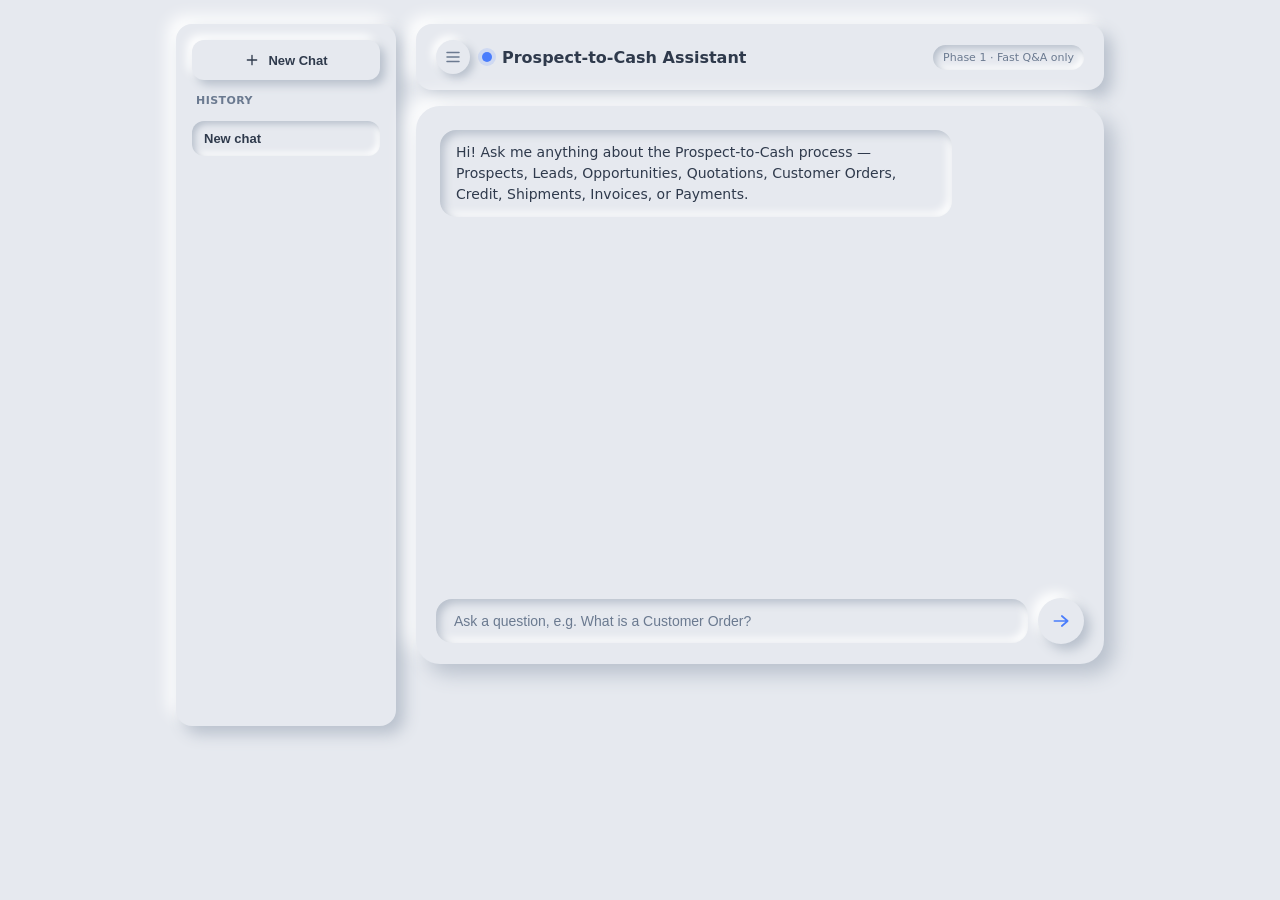
==== frontend/chatbot/index.html @ 9fb17504 "Add neumorphism chat UI with sidebar history + New Chat Plain HTML/CSS/JS, no build step, served by " ====
<!DOCTYPE html>
<html lang="en">
<head>
  <meta charset="UTF-8" />
  <meta name="viewport" content="width=device-width, initial-scale=1.0" />
  <title>SyteLine Prospect-to-Cash Assistant</title>
  <link rel="stylesheet" href="style.css" />
</head>
<body>
  <div class="layout">
    <aside class="sidebar" id="sidebar">
      <button id="new-chat-button" class="new-chat-button">
        <svg viewBox="0 0 24 24" width="16" height="16" fill="none">
          <path d="M12 5v14M5 12h14" stroke="currentColor" stroke-width="2" stroke-linecap="round"/>
        </svg>
        New Chat
      </button>

      <div class="sidebar-label">History</div>
      <div id="history-list" class="history-list"></div>
    </aside>

    <div class="main-column">
      <header class="app-header">
        <button id="sidebar-toggle" class="icon-button" aria-label="Toggle history">
          <svg viewBox="0 0 24 24" width="18" height="18" fill="none">
            <path d="M4 6h16M4 12h16M4 18h16" stroke="currentColor" stroke-width="2" stroke-linecap="round"/>
          </svg>
        </button>
        <div class="brand">
          <span class="brand-dot"></span>
          <h1>Prospect-to-Cash Assistant</h1>
        </div>
        <span class="badge">Phase 1 &middot; Fast Q&amp;A only</span>
      </header>

      <main class="chat-card">
        <div id="messages" class="messages">
          <div class="message bot">
            <div class="bubble">
              Hi! Ask me anything about the Prospect-to-Cash process — Prospects, Leads,
              Opportunities, Quotations, Customer Orders, Credit, Shipments, Invoices, or Payments.
            </div>
          </div>
        </div>

        <form id="chat-form" class="input-bar">
          <input
            id="chat-input"
            type="text"
            placeholder="Ask a question, e.g. What is a Customer Order?"
            autocomplete="off"
            maxlength="1000"
          />
          <button type="submit" id="send-button" aria-label="Send">
            <svg viewBox="0 0 24 24" width="20" height="20" fill="none">
              <path d="M4 12h15M13 6l7 6-7 6" stroke="currentColor" stroke-width="2"
                    stroke-linecap="round" stroke-linejoin="round"/>
            </svg>
          </button>
        </form>
      </main>
    </div>
  </div>

  <script src="script.js"></script>
</body>
</html>
---- frontend/chatbot/style.css ----
:root {
  --bg: #e6e9ef;
  --text: #2f3a4c;
  --text-soft: #6b7a90;
  --accent: #4a7dfc;
  --shadow-light: #ffffff;
  --shadow-dark: #b8c0cc;
  --radius-lg: 24px;
  --radius-md: 16px;
  --radius-sm: 12px;
}

* {
  box-sizing: border-box;
}

body {
  margin: 0;
  min-height: 100vh;
  background: var(--bg);
  color: var(--text);
  font-family: "Segoe UI", system-ui, -apple-system, sans-serif;
}

.layout {
  display: flex;
  gap: 20px;
  max-width: 960px;
  margin: 0 auto;
  padding: 24px 16px;
  align-items: flex-start;
}

/* ── Sidebar ────────────────────────────────────────── */

.sidebar {
  width: 220px;
  flex-shrink: 0;
  background: var(--bg);
  border-radius: var(--radius-md);
  box-shadow: 8px 8px 16px var(--shadow-dark), -8px -8px 16px var(--shadow-light);
  padding: 16px;
  display: flex;
  flex-direction: column;
  gap: 14px;
  height: 78vh;
  min-height: 420px;
  transition: margin-left 0.2s ease, opacity 0.2s ease;
}

.sidebar.collapsed {
  margin-left: -240px;
  opacity: 0;
  pointer-events: none;
}

.new-chat-button {
  display: flex;
  align-items: center;
  justify-content: center;
  gap: 8px;
  width: 100%;
  border: none;
  background: var(--bg);
  color: var(--text);
  font-size: 13px;
  font-weight: 600;
  padding: 12px;
  border-radius: var(--radius-sm);
  cursor: pointer;
  box-shadow: 5px 5px 10px var(--shadow-dark), -5px -5px 10px var(--shadow-light);
  transition: box-shadow 0.15s ease, transform 0.15s ease;
}

.new-chat-button:active {
  box-shadow: inset 3px 3px 6px var(--shadow-dark), inset -3px -3px 6px var(--shadow-light);
  transform: scale(0.98);
}

.sidebar-label {
  font-size: 11px;
  font-weight: 600;
  letter-spacing: 0.04em;
  text-transform: uppercase;
  color: var(--text-soft);
  padding: 0 4px;
}

.history-list {
  flex: 1;
  overflow-y: auto;
  display: flex;
  flex-direction: column;
  gap: 6px;
}

.history-item {
  text-align: left;
  border: none;
  background: transparent;
  color: var(--text);
  font-size: 13px;
  padding: 10px 12px;
  border-radius: var(--radius-sm);
  cursor: pointer;
  white-space: nowrap;
  overflow: hidden;
  text-overflow: ellipsis;
}

.history-item:hover {
  background: rgba(0, 0, 0, 0.04);
}

.history-item.active {
  background: var(--bg);
  box-shadow: inset 3px 3px 6px var(--shadow-dark), inset -3px -3px 6px var(--shadow-light);
  font-weight: 600;
}

.history-empty {
  font-size: 12px;
  color: var(--text-soft);
  padding: 8px 12px;
}

/* ── Main column ────────────────────────────────────── */

.main-column {
  flex: 1;
  min-width: 0;
  display: flex;
  flex-direction: column;
  gap: 16px;
}

.app-header {
  display: flex;
  align-items: center;
  gap: 12px;
  padding: 16px 20px;
  background: var(--bg);
  border-radius: var(--radius-md);
  box-shadow: 8px 8px 16px var(--shadow-dark), -8px -8px 16px var(--shadow-light);
}

.icon-button {
  border: none;
  background: var(--bg);
  color: var(--text-soft);
  width: 34px;
  height: 34px;
  border-radius: 50%;
  display: flex;
  align-items: center;
  justify-content: center;
  cursor: pointer;
  flex-shrink: 0;
  box-shadow: 4px 4px 8px var(--shadow-dark), -4px -4px 8px var(--shadow-light);
}

.icon-button:active {
  box-shadow: inset 2px 2px 4px var(--shadow-dark), inset -2px -2px 4px var(--shadow-light);
}

.brand {
  display: flex;
  align-items: center;
  gap: 10px;
  flex: 1;
  min-width: 0;
}

.brand-dot {
  width: 10px;
  height: 10px;
  border-radius: 50%;
  background: var(--accent);
  box-shadow: 0 0 0 4px rgba(74, 125, 252, 0.15);
  flex-shrink: 0;
}

.app-header h1 {
  font-size: 16px;
  font-weight: 600;
  margin: 0;
  white-space: nowrap;
  overflow: hidden;
  text-overflow: ellipsis;
}

.badge {
  font-size: 11px;
  color: var(--text-soft);
  background: var(--bg);
  padding: 6px 10px;
  border-radius: 999px;
  box-shadow: inset 3px 3px 6px var(--shadow-dark), inset -3px -3px 6px var(--shadow-light);
  white-space: nowrap;
  flex-shrink: 0;
}

/* ── Chat card ──────────────────────────────────────── */

.chat-card {
  background: var(--bg);
  border-radius: var(--radius-lg);
  box-shadow: 10px 10px 20px var(--shadow-dark), -10px -10px 20px var(--shadow-light);
  padding: 20px;
  display: flex;
  flex-direction: column;
  height: 62vh;
  min-height: 360px;
}

.messages {
  flex: 1;
  overflow-y: auto;
  display: flex;
  flex-direction: column;
  gap: 14px;
  padding: 4px 4px 12px;
}

.message {
  display: flex;
}

.message.user {
  justify-content: flex-end;
}

.message.bot {
  justify-content: flex-start;
}

.bubble {
  max-width: 80%;
  padding: 12px 16px;
  border-radius: var(--radius-md);
  font-size: 14px;
  line-height: 1.5;
  white-space: pre-wrap;
}

.message.bot .bubble {
  background: var(--bg);
  box-shadow: inset 4px 4px 8px var(--shadow-dark), inset -4px -4px 8px var(--shadow-light);
  color: var(--text);
}

.message.user .bubble {
  background: var(--accent);
  color: #ffffff;
  box-shadow: 4px 4px 10px var(--shadow-dark);
}

.bubble .meta {
  display: block;
  margin-top: 6px;
  font-size: 11px;
  opacity: 0.65;
}

.bubble.clarify {
  border-left: 3px solid var(--accent);
}

/* ── Input bar ──────────────────────────────────────── */

.input-bar {
  display: flex;
  align-items: center;
  gap: 10px;
  margin-top: 12px;
}

#chat-input {
  flex: 1;
  border: none;
  outline: none;
  background: var(--bg);
  color: var(--text);
  font-size: 14px;
  padding: 14px 18px;
  border-radius: var(--radius-md);
  box-shadow: inset 4px 4px 8px var(--shadow-dark), inset -4px -4px 8px var(--shadow-light);
}

#chat-input::placeholder {
  color: var(--text-soft);
}

#send-button {
  width: 46px;
  height: 46px;
  flex-shrink: 0;
  border: none;
  border-radius: 50%;
  background: var(--bg);
  color: var(--accent);
  display: flex;
  align-items: center;
  justify-content: center;
  cursor: pointer;
  box-shadow: 6px 6px 12px var(--shadow-dark), -6px -6px 12px var(--shadow-light);
  transition: box-shadow 0.15s ease, transform 0.15s ease;
}

#send-button:active {
  box-shadow: inset 3px 3px 6px var(--shadow-dark), inset -3px -3px 6px var(--shadow-light);
  transform: scale(0.96);
}

#send-button:disabled {
  color: var(--text-soft);
  cursor: not-allowed;
}

/* ── Scrollbars (light touch, not part of the neumorphism itself) ── */

.messages::-webkit-scrollbar,
.history-list::-webkit-scrollbar {
  width: 6px;
}

.messages::-webkit-scrollbar-thumb,
.history-list::-webkit-scrollbar-thumb {
  background: var(--shadow-dark);
  border-radius: 999px;
}

/* ── Small screens: sidebar becomes an overlay instead of a column ── */

@media (max-width: 720px) {
  .layout {
    padding: 16px;
  }

  .sidebar {
    position: fixed;
    top: 16px;
    left: 16px;
    bottom: 16px;
    z-index: 10;
    height: auto;
    box-shadow: 12px 12px 24px var(--shadow-dark), -12px -12px 24px var(--shadow-light);
  }

  .sidebar.collapsed {
    margin-left: -280px;
  }
}

@media (prefers-color-scheme: dark) {
  :root {
    --bg: #2b2f38;
    --text: #e7ebf2;
    --text-soft: #9aa5b5;
    --shadow-light: #363b46;
    --shadow-dark: #1e2128;
  }

  .message.user .bubble {
    color: #ffffff;
  }

  .history-item:hover {
    background: rgba(255, 255, 255, 0.06);
  }
}
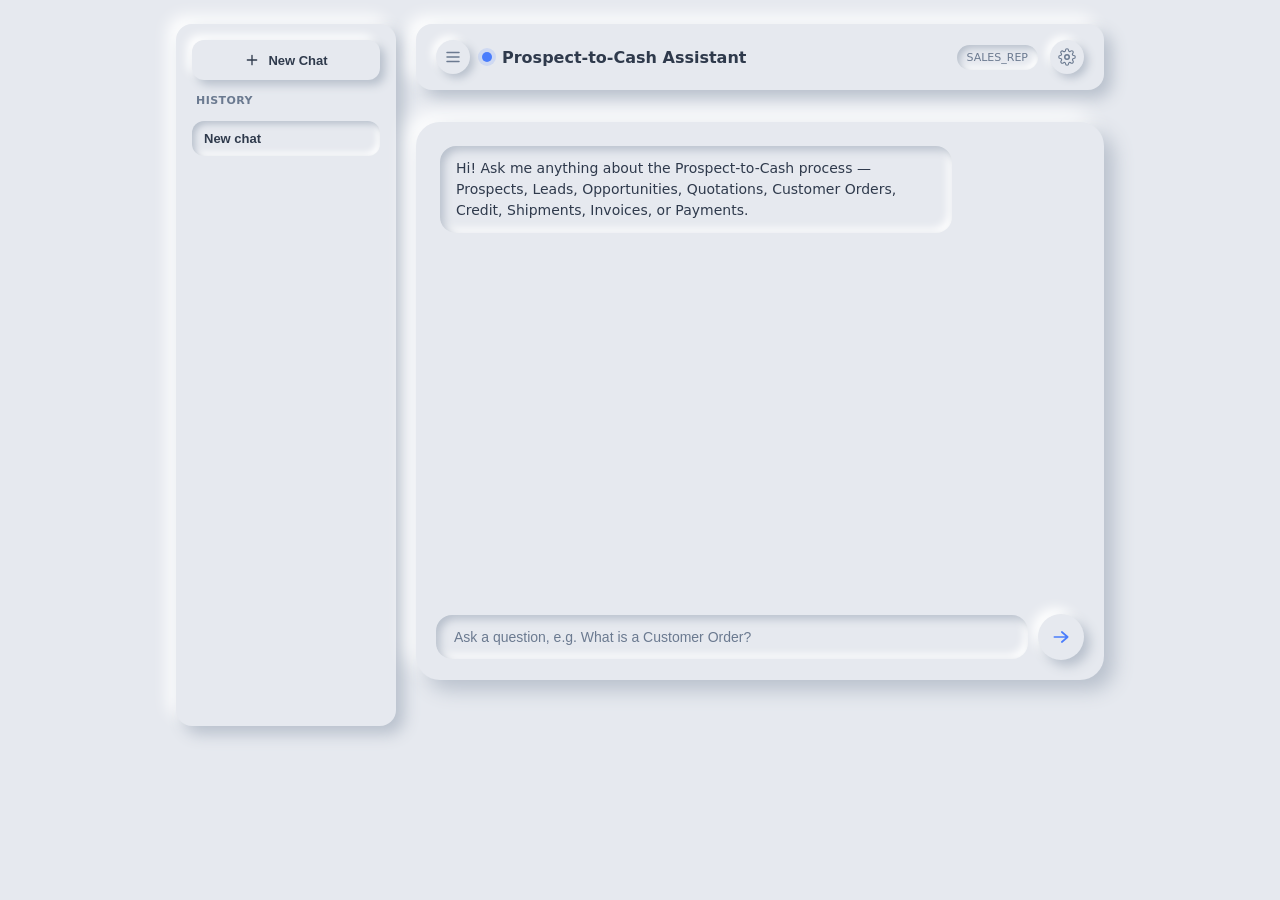
==== commit d01f1cfe: "Phase 2: real SyteLine identity/session/permissions (mocked) + switch Milvus to Docker Adds Security" ====
--- a/frontend/chatbot/index.html
+++ b/frontend/chatbot/index.html
@@ -31,8 +31,44 @@
           <span class="brand-dot"></span>
           <h1>Prospect-to-Cash Assistant</h1>
         </div>
-        <span class="badge">Phase 1 &middot; Fast Q&amp;A only</span>
+        <span id="context-summary" class="badge context-summary-badge"></span>
+        <button id="context-toggle" class="icon-button" aria-label="Simulated SyteLine context">
+          <svg viewBox="0 0 24 24" width="18" height="18" fill="none">
+            <path d="M12 15a3 3 0 100-6 3 3 0 000 6z" stroke="currentColor" stroke-width="2"/>
+            <path d="M19.4 15a1.65 1.65 0 00.33 1.82l.06.06a2 2 0 11-2.83 2.83l-.06-.06a1.65 1.65 0 00-1.82-.33 1.65 1.65 0 00-1 1.51V21a2 2 0 11-4 0v-.09a1.65 1.65 0 00-1-1.51 1.65 1.65 0 00-1.82.33l-.06.06a2 2 0 11-2.83-2.83l.06-.06a1.65 1.65 0 00.33-1.82 1.65 1.65 0 00-1.51-1H3a2 2 0 110-4h.09a1.65 1.65 0 001.51-1 1.65 1.65 0 00-.33-1.82l-.06-.06a2 2 0 112.83-2.83l.06.06a1.65 1.65 0 001.82.33H9a1.65 1.65 0 001-1.51V3a2 2 0 114 0v.09a1.65 1.65 0 001 1.51 1.65 1.65 0 001.82-.33l.06-.06a2 2 0 112.83 2.83l-.06.06a1.65 1.65 0 00-.33 1.82V9a1.65 1.65 0 001.51 1H21a2 2 0 110 4h-.09a1.65 1.65 0 00-1.51 1z"
+                  stroke="currentColor" stroke-width="1.5"/>
+          </svg>
+        </button>
       </header>
+
+      <div id="context-panel" class="context-panel collapsed">
+        <p class="context-note">
+          No live SyteLine session is connected yet — pick a mock user/screen below to test how
+          permissions and context flow through the chatbot.
+        </p>
+        <div class="context-grid">
+          <label>
+            Simulated user group
+            <select id="ctx-group">
+              <option value="SALES_REP">Sales Rep (has access)</option>
+              <option value="AR_CLERK">AR Clerk (has access)</option>
+              <option value="NO_ACCESS">No Access (test denial)</option>
+            </select>
+          </label>
+          <label>
+            Site
+            <input id="ctx-site" type="text" placeholder="MAIN" maxlength="50" />
+          </label>
+          <label>
+            Module
+            <input id="ctx-module" type="text" placeholder="CRM" maxlength="50" />
+          </label>
+          <label>
+            Form
+            <input id="ctx-form" type="text" placeholder="Customers" maxlength="50" />
+          </label>
+        </div>
+      </div>
 
       <main class="chat-card">
         <div id="messages" class="messages">
--- a/frontend/chatbot/style.css
+++ b/frontend/chatbot/style.css
@@ -200,6 +200,76 @@
   flex-shrink: 0;
 }
 
+/* ── Context simulator ──────────────────────────────── */
+
+.context-summary-badge {
+  max-width: 160px;
+  overflow: hidden;
+  text-overflow: ellipsis;
+  white-space: nowrap;
+}
+
+.context-panel {
+  background: var(--bg);
+  border-radius: var(--radius-md);
+  box-shadow: 8px 8px 16px var(--shadow-dark), -8px -8px 16px var(--shadow-light);
+  padding: 16px 20px;
+  display: flex;
+  flex-direction: column;
+  gap: 12px;
+  max-height: 240px;
+  overflow: hidden;
+  opacity: 1;
+  transition: max-height 0.2s ease, opacity 0.2s ease, padding 0.2s ease;
+}
+
+.context-panel.collapsed {
+  max-height: 0;
+  opacity: 0;
+  padding-top: 0;
+  padding-bottom: 0;
+  box-shadow: none;
+}
+
+.context-note {
+  margin: 0;
+  font-size: 12px;
+  color: var(--text-soft);
+  line-height: 1.4;
+}
+
+.context-grid {
+  display: grid;
+  grid-template-columns: repeat(auto-fit, minmax(140px, 1fr));
+  gap: 12px;
+}
+
+.context-grid label {
+  display: flex;
+  flex-direction: column;
+  gap: 6px;
+  font-size: 11px;
+  font-weight: 600;
+  color: var(--text-soft);
+  text-transform: uppercase;
+  letter-spacing: 0.03em;
+}
+
+.context-grid input,
+.context-grid select {
+  border: none;
+  outline: none;
+  background: var(--bg);
+  color: var(--text);
+  font-size: 13px;
+  font-weight: 400;
+  text-transform: none;
+  letter-spacing: normal;
+  padding: 10px 12px;
+  border-radius: var(--radius-sm);
+  box-shadow: inset 3px 3px 6px var(--shadow-dark), inset -3px -3px 6px var(--shadow-light);
+}
+
 /* ── Chat card ──────────────────────────────────────── */
 
 .chat-card {
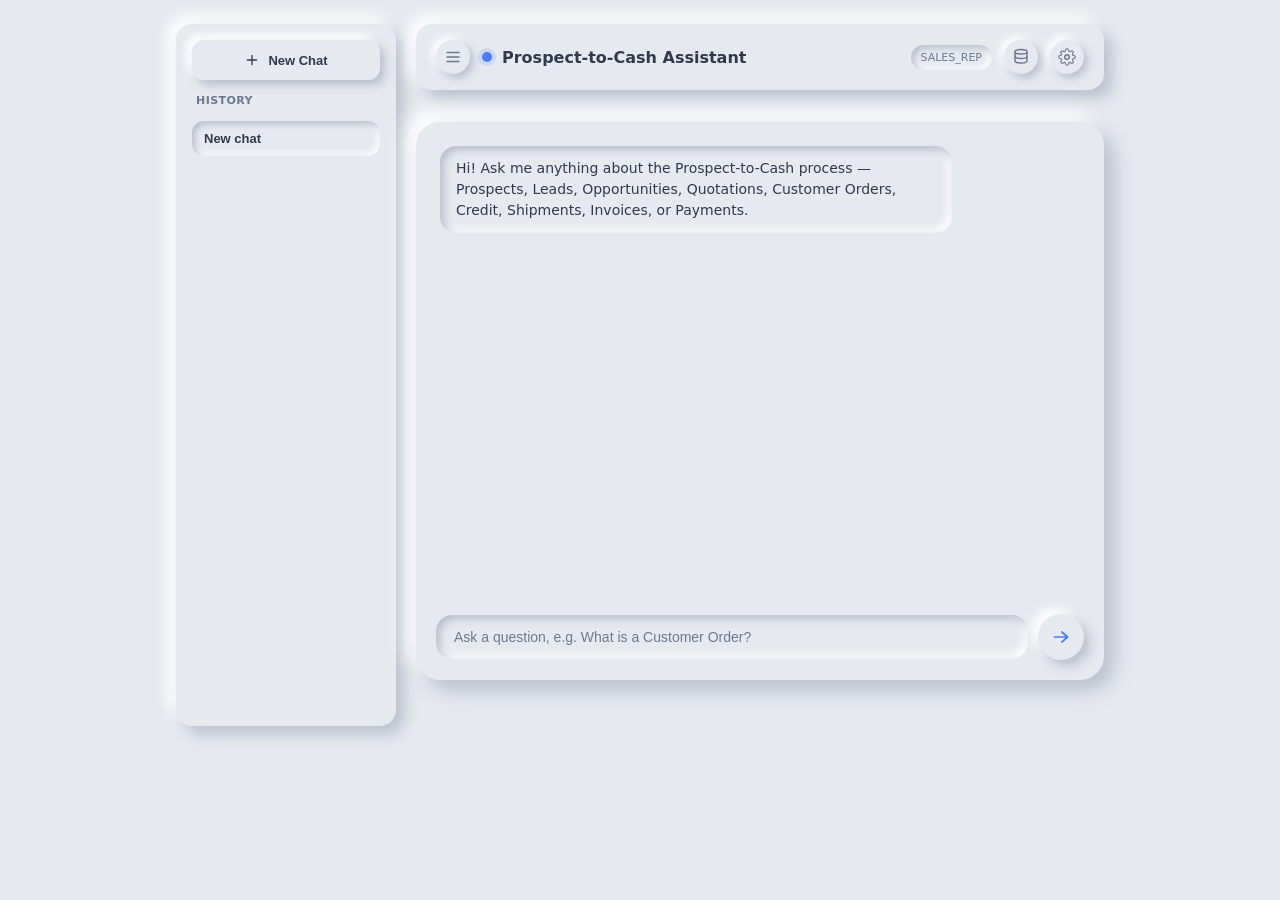
==== commit 6220a14d: "Add an Attu shortcut button to the chat header A database icon next to the context-simulator gear op" ====
--- a/frontend/chatbot/index.html
+++ b/frontend/chatbot/index.html
@@ -32,6 +32,20 @@
           <h1>Prospect-to-Cash Assistant</h1>
         </div>
         <span id="context-summary" class="badge context-summary-badge"></span>
+        <a
+          href="http://localhost:3001"
+          target="_blank"
+          rel="noopener noreferrer"
+          class="icon-button"
+          aria-label="Open Attu — browse stored vectors"
+          title="Open Attu (view vectors stored in Milvus)"
+        >
+          <svg viewBox="0 0 24 24" width="18" height="18" fill="none">
+            <ellipse cx="12" cy="5" rx="8" ry="3" stroke="currentColor" stroke-width="2"/>
+            <path d="M4 5v6c0 1.66 3.58 3 8 3s8-1.34 8-3V5" stroke="currentColor" stroke-width="2"/>
+            <path d="M4 11v6c0 1.66 3.58 3 8 3s8-1.34 8-3v-6" stroke="currentColor" stroke-width="2"/>
+          </svg>
+        </a>
         <button id="context-toggle" class="icon-button" aria-label="Simulated SyteLine context">
           <svg viewBox="0 0 24 24" width="18" height="18" fill="none">
             <path d="M12 15a3 3 0 100-6 3 3 0 000 6z" stroke="currentColor" stroke-width="2"/>
--- a/frontend/chatbot/style.css
+++ b/frontend/chatbot/style.css
@@ -156,6 +156,7 @@
   justify-content: center;
   cursor: pointer;
   flex-shrink: 0;
+  text-decoration: none; /* covers the <a> version of this button (Attu link) */
   box-shadow: 4px 4px 8px var(--shadow-dark), -4px -4px 8px var(--shadow-light);
 }
 
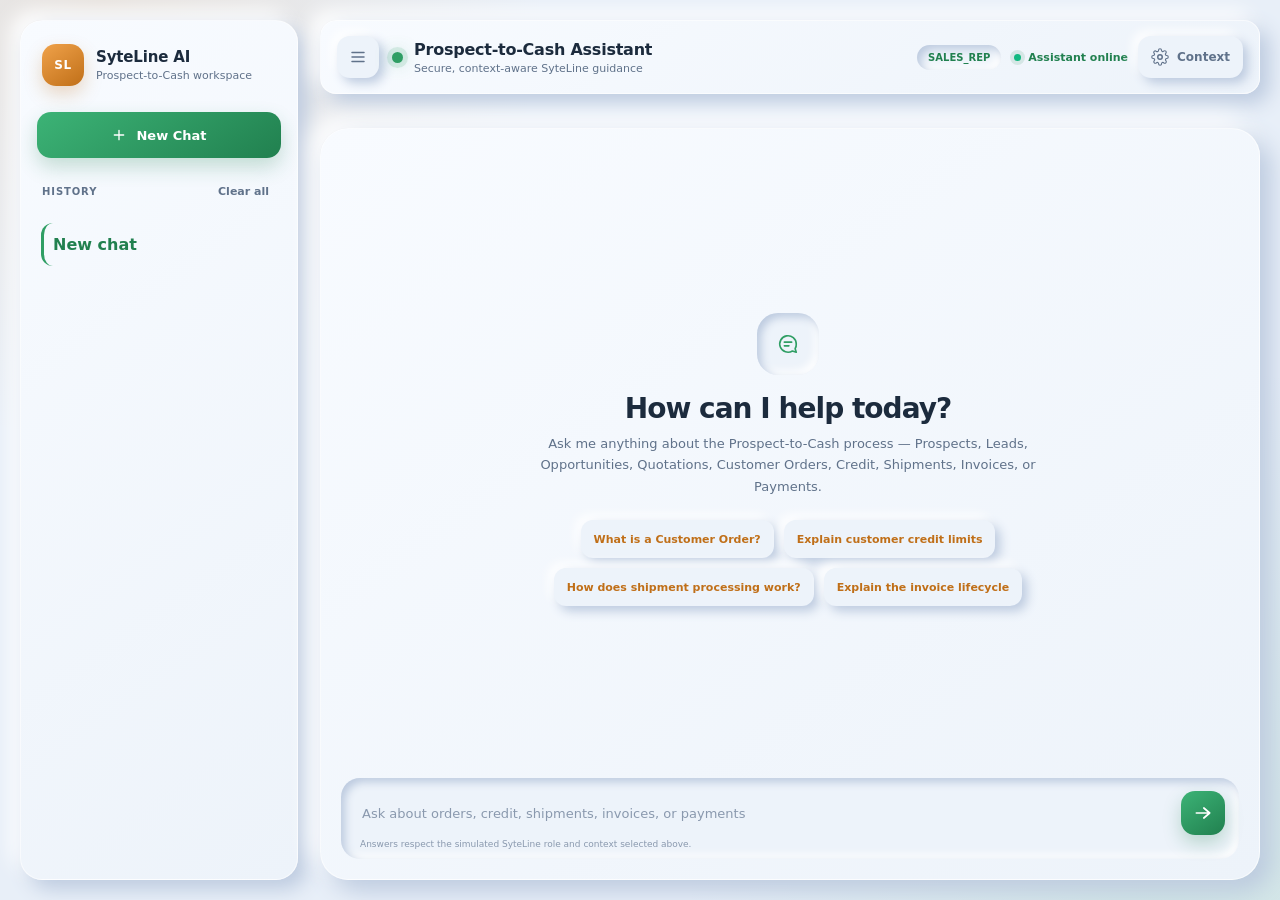
==== commit 75db2f12: "Redesign chat UI: light-blue neumorphic base, green/orange accents, message rating Color system: lig" ====
--- a/frontend/chatbot/index.html
+++ b/frontend/chatbot/index.html
@@ -9,6 +9,14 @@
 <body>
   <div class="layout">
     <aside class="sidebar" id="sidebar">
+      <div class="sidebar-brand">
+        <div class="sidebar-mark" aria-hidden="true">SL</div>
+        <div>
+          <strong>SyteLine AI</strong>
+          <span>Prospect-to-Cash workspace</span>
+        </div>
+      </div>
+
       <button id="new-chat-button" class="new-chat-button">
         <svg viewBox="0 0 24 24" width="16" height="16" fill="none">
           <path d="M12 5v14M5 12h14" stroke="currentColor" stroke-width="2" stroke-linecap="round"/>
@@ -16,9 +24,14 @@
         New Chat
       </button>
 
-      <div class="sidebar-label">History</div>
+      <div class="sidebar-row">
+        <span class="sidebar-label">History</span>
+        <button id="clear-history-button" class="text-button" type="button">Clear all</button>
+      </div>
       <div id="history-list" class="history-list"></div>
     </aside>
+
+    <div id="sidebar-overlay" class="sidebar-overlay"></div>
 
     <div class="main-column">
       <header class="app-header">
@@ -29,37 +42,34 @@
         </button>
         <div class="brand">
           <span class="brand-dot"></span>
-          <h1>Prospect-to-Cash Assistant</h1>
+          <div class="brand-copy">
+            <h1>Prospect-to-Cash Assistant</h1>
+            <span>Secure, context-aware SyteLine guidance</span>
+          </div>
         </div>
         <span id="context-summary" class="badge context-summary-badge"></span>
-        <a
-          href="http://localhost:3001"
-          target="_blank"
-          rel="noopener noreferrer"
-          class="icon-button"
-          aria-label="Open Attu — browse stored vectors"
-          title="Open Attu (view vectors stored in Milvus)"
-        >
-          <svg viewBox="0 0 24 24" width="18" height="18" fill="none">
-            <ellipse cx="12" cy="5" rx="8" ry="3" stroke="currentColor" stroke-width="2"/>
-            <path d="M4 5v6c0 1.66 3.58 3 8 3s8-1.34 8-3V5" stroke="currentColor" stroke-width="2"/>
-            <path d="M4 11v6c0 1.66 3.58 3 8 3s8-1.34 8-3v-6" stroke="currentColor" stroke-width="2"/>
-          </svg>
-        </a>
-        <button id="context-toggle" class="icon-button" aria-label="Simulated SyteLine context">
-          <svg viewBox="0 0 24 24" width="18" height="18" fill="none">
-            <path d="M12 15a3 3 0 100-6 3 3 0 000 6z" stroke="currentColor" stroke-width="2"/>
-            <path d="M19.4 15a1.65 1.65 0 00.33 1.82l.06.06a2 2 0 11-2.83 2.83l-.06-.06a1.65 1.65 0 00-1.82-.33 1.65 1.65 0 00-1 1.51V21a2 2 0 11-4 0v-.09a1.65 1.65 0 00-1-1.51 1.65 1.65 0 00-1.82.33l-.06.06a2 2 0 11-2.83-2.83l.06-.06a1.65 1.65 0 00.33-1.82 1.65 1.65 0 00-1.51-1H3a2 2 0 110-4h.09a1.65 1.65 0 001.51-1 1.65 1.65 0 00-.33-1.82l-.06-.06a2 2 0 112.83-2.83l.06.06a1.65 1.65 0 001.82.33H9a1.65 1.65 0 001-1.51V3a2 2 0 114 0v.09a1.65 1.65 0 001 1.51 1.65 1.65 0 001.82-.33l.06-.06a2 2 0 112.83 2.83l-.06.06a1.65 1.65 0 00-.33 1.82V9a1.65 1.65 0 001.51 1H21a2 2 0 110 4h-.09a1.65 1.65 0 00-1.51 1z"
-                  stroke="currentColor" stroke-width="1.5"/>
-          </svg>
-        </button>
+        <div class="header-actions">
+          <span class="availability"><span></span>Assistant online</span>
+          <button id="context-toggle" class="context-button" aria-label="Toggle simulated SyteLine context" aria-expanded="false" title="Simulated SyteLine context">
+            <svg viewBox="0 0 24 24" width="18" height="18" fill="none">
+              <path d="M12 15a3 3 0 100-6 3 3 0 000 6z" stroke="currentColor" stroke-width="2"/>
+              <path d="M19.4 15a1.65 1.65 0 00.33 1.82l.06.06a2 2 0 11-2.83 2.83l-.06-.06a1.65 1.65 0 00-1.82-.33 1.65 1.65 0 00-1 1.51V21a2 2 0 11-4 0v-.09a1.65 1.65 0 00-1-1.51 1.65 1.65 0 00-1.82.33l-.06.06a2 2 0 11-2.83-2.83l.06-.06a1.65 1.65 0 00.33-1.82 1.65 1.65 0 00-1.51-1H3a2 2 0 110-4h.09a1.65 1.65 0 001.51-1 1.65 1.65 0 00-.33-1.82l-.06-.06a2 2 0 112.83-2.83l.06.06a1.65 1.65 0 001.82.33H9a1.65 1.65 0 001-1.51V3a2 2 0 114 0v.09a1.65 1.65 0 001 1.51 1.65 1.65 0 001.82-.33l.06-.06a2 2 0 112.83 2.83l-.06.06a1.65 1.65 0 00-.33 1.82V9a1.65 1.65 0 001.51 1H21a2 2 0 110 4h-.09a1.65 1.65 0 00-1.51 1z"
+                    stroke="currentColor" stroke-width="1.5"/>
+            </svg>
+            <span>Context</span>
+          </button>
+        </div>
       </header>
 
       <div id="context-panel" class="context-panel collapsed">
-        <p class="context-note">
-          No live SyteLine session is connected yet — pick a mock user/screen below to test how
-          permissions and context flow through the chatbot.
-        </p>
+        <div class="context-heading">
+          <div>
+            <span class="eyebrow">Development simulator</span>
+            <h2>SyteLine session context</h2>
+          </div>
+          <span class="mock-badge">Mock data</span>
+        </div>
+        <p class="context-note">Choose a test user and screen to preview permission-aware responses before a live SyteLine session is connected.</p>
         <div class="context-grid">
           <label>
             Simulated user group
@@ -85,30 +95,26 @@
       </div>
 
       <main class="chat-card">
-        <div id="messages" class="messages">
-          <div class="message bot">
-            <div class="bubble">
-              Hi! Ask me anything about the Prospect-to-Cash process — Prospects, Leads,
-              Opportunities, Quotations, Customer Orders, Credit, Shipments, Invoices, or Payments.
-            </div>
-          </div>
+        <div id="messages" class="messages"></div>
+
+        <div class="composer">
+          <form id="chat-form" class="input-bar">
+            <input
+              id="chat-input"
+              type="text"
+              placeholder="Ask about orders, credit, shipments, invoices, or payments"
+              autocomplete="off"
+              maxlength="1000"
+            />
+            <button type="submit" id="send-button" aria-label="Send message">
+              <svg viewBox="0 0 24 24" width="20" height="20" fill="none">
+                <path d="M4 12h15M13 6l7 6-7 6" stroke="currentColor" stroke-width="2"
+                      stroke-linecap="round" stroke-linejoin="round"/>
+              </svg>
+            </button>
+          </form>
+          <p class="composer-note">Answers respect the simulated SyteLine role and context selected above.</p>
         </div>
-
-        <form id="chat-form" class="input-bar">
-          <input
-            id="chat-input"
-            type="text"
-            placeholder="Ask a question, e.g. What is a Customer Order?"
-            autocomplete="off"
-            maxlength="1000"
-          />
-          <button type="submit" id="send-button" aria-label="Send">
-            <svg viewBox="0 0 24 24" width="20" height="20" fill="none">
-              <path d="M4 12h15M13 6l7 6-7 6" stroke="currentColor" stroke-width="2"
-                    stroke-linecap="round" stroke-linejoin="round"/>
-            </svg>
-          </button>
-        </form>
       </main>
     </div>
   </div>
--- a/frontend/chatbot/style.css
+++ b/frontend/chatbot/style.css
@@ -1,394 +1,886 @@
 :root {
-  --bg: #e6e9ef;
-  --text: #2f3a4c;
-  --text-soft: #6b7a90;
-  --accent: #4a7dfc;
+  color-scheme: light;
+  /* Light blue neumorphic base — the classic soft-UI tone — with green and
+     orange used purposefully as accent colors on top, not as the base. */
+  --canvas: #e8eff8;
+  --surface: #edf3fa;
+  --surface-bright: #f8fbff;
+  --text: #1c2b3d;
+  --text-soft: #60728a;
+  --text-faint: #8a99ae;
+  --accent-contrast: #ffffff;
   --shadow-light: #ffffff;
-  --shadow-dark: #b8c0cc;
-  --radius-lg: 24px;
+  --shadow-dark: #bccadf;
+  --shadow-deep: rgba(41, 64, 94, 0.2);
+  --overlay: rgba(17, 28, 46, 0.46);
+
+  /* Primary accent — green (your own identity, send action, primary CTA) */
+  --accent: #2f9e64;
+  --accent-strong: #21804f;
+  --accent-soft: rgba(47, 158, 100, 0.14);
+
+  /* Secondary accent — orange (brand mark, quick prompts, highlights) */
+  --secondary: #e08a2c;
+  --secondary-strong: #c06f18;
+  --secondary-soft: rgba(224, 138, 44, 0.16);
+
+  --success: #21804f;
+  --success-bg: rgba(33, 128, 79, 0.13);
+  --warning: #c06f18;
+  --warning-bg: rgba(192, 111, 24, 0.14);
+  --info: #2f7dc0;
+  --info-bg: rgba(47, 125, 192, 0.13);
+  --danger: #cf3f4b;
+  --danger-bg: rgba(207, 63, 75, 0.13);
+  --neutral: #78826f;
+  --neutral-bg: rgba(120, 130, 111, 0.13);
+
+  --radius-xl: 28px;
+  --radius-lg: 22px;
   --radius-md: 16px;
   --radius-sm: 12px;
+  --raised: 9px 9px 20px var(--shadow-dark), -9px -9px 20px var(--shadow-light);
+  --raised-small: 5px 5px 11px var(--shadow-dark), -5px -5px 11px var(--shadow-light);
+  --pressed: inset 4px 4px 8px var(--shadow-dark), inset -4px -4px 8px var(--shadow-light);
 }
 
 * {
   box-sizing: border-box;
+}
+
+html,
+body {
+  min-height: 100%;
 }
 
 body {
   margin: 0;
   min-height: 100vh;
-  background: var(--bg);
+  min-height: 100dvh;
+  overflow: hidden;
+  background:
+    radial-gradient(circle at 8% 0%, rgba(224, 138, 44, 0.13), transparent 30%),
+    radial-gradient(circle at 92% 95%, rgba(47, 158, 100, 0.14), transparent 34%),
+    var(--canvas);
   color: var(--text);
-  font-family: "Segoe UI", system-ui, -apple-system, sans-serif;
+  font-family: "Segoe UI Variable", "Segoe UI", system-ui, -apple-system, sans-serif;
+  -webkit-font-smoothing: antialiased;
+}
+
+button,
+input,
+select {
+  font: inherit;
+}
+
+button,
+select {
+  -webkit-tap-highlight-color: transparent;
+}
+
+:focus-visible {
+  outline: 3px solid rgba(47, 158, 100, 0.35);
+  outline-offset: 3px;
 }
 
 .layout {
-  display: flex;
-  gap: 20px;
-  max-width: 960px;
+  width: min(100%, 1440px);
+  height: 100vh;
+  height: 100dvh;
   margin: 0 auto;
-  padding: 24px 16px;
-  align-items: flex-start;
-}
-
-/* ── Sidebar ────────────────────────────────────────── */
+  padding: 20px;
+  display: flex;
+  gap: 22px;
+}
+
+.sidebar-overlay {
+  display: none;
+}
+
+/* Sidebar: one neumorphic shell, without nested background boxes. */
 
 .sidebar {
-  width: 220px;
-  flex-shrink: 0;
-  background: var(--bg);
-  border-radius: var(--radius-md);
-  box-shadow: 8px 8px 16px var(--shadow-dark), -8px -8px 16px var(--shadow-light);
-  padding: 16px;
+  width: 278px;
+  height: 100%;
+  flex: 0 0 278px;
+  padding: 20px 16px;
+  overflow: hidden;
   display: flex;
   flex-direction: column;
-  gap: 14px;
-  height: 78vh;
-  min-height: 420px;
-  transition: margin-left 0.2s ease, opacity 0.2s ease;
+  gap: 18px;
+  background: linear-gradient(145deg, var(--surface-bright), var(--surface));
+  border: 1px solid rgba(255, 255, 255, 0.62);
+  border-radius: var(--radius-lg);
+  box-shadow: var(--raised);
+  transition: margin-left 0.24s ease, opacity 0.2s ease, transform 0.24s ease;
 }
 
 .sidebar.collapsed {
-  margin-left: -240px;
+  margin-left: -300px;
   opacity: 0;
   pointer-events: none;
 }
 
+.sidebar-brand {
+  display: flex;
+  align-items: center;
+  gap: 12px;
+  padding: 3px 5px 8px;
+}
+
+.sidebar-mark {
+  width: 42px;
+  height: 42px;
+  flex: 0 0 42px;
+  display: grid;
+  place-items: center;
+  border-radius: 14px;
+  color: #ffffff;
+  background: linear-gradient(145deg, #f0a24a, var(--secondary-strong));
+  box-shadow: 0 8px 18px rgba(192, 111, 24, 0.25);
+  font-size: 12px;
+  font-weight: 800;
+  letter-spacing: 0.06em;
+}
+
+.sidebar-brand strong,
+.sidebar-brand span {
+  display: block;
+}
+
+.sidebar-brand strong {
+  margin-bottom: 3px;
+  font-size: 15px;
+  letter-spacing: -0.01em;
+}
+
+.sidebar-brand span {
+  color: var(--text-soft);
+  font-size: 11px;
+}
+
 .new-chat-button {
-  display: flex;
+  width: 100%;
+  min-height: 46px;
+  display: flex;
+  align-items: center;
+  justify-content: center;
+  gap: 9px;
+  border: 0;
+  border-radius: 14px;
+  cursor: pointer;
+  color: #ffffff;
+  background: linear-gradient(145deg, #3cb376, var(--accent-strong));
+  box-shadow: 0 9px 20px rgba(33, 128, 79, 0.24);
+  font-size: 13px;
+  font-weight: 750;
+  transition: filter 0.16s ease, box-shadow 0.16s ease, transform 0.16s ease;
+}
+
+.new-chat-button:hover {
+  filter: saturate(1.18) brightness(1.04);
+  box-shadow: 0 11px 23px rgba(33, 128, 79, 0.3);
+  transform: translateY(-1px);
+}
+
+.new-chat-button:active {
+  box-shadow: 0 4px 10px rgba(33, 128, 79, 0.2);
+  transform: translateY(1px);
+}
+
+.sidebar-row {
+  display: flex;
+  align-items: center;
+  justify-content: space-between;
+  padding: 1px 5px 0;
+}
+
+.sidebar-label,
+.eyebrow {
+  color: var(--text-soft);
+  font-size: 10px;
+  font-weight: 800;
+  letter-spacing: 0.09em;
+  text-transform: uppercase;
+}
+
+.text-button {
+  min-height: 28px;
+  padding: 4px 7px;
+  border: 0;
+  border-radius: 8px;
+  cursor: pointer;
+  color: var(--text-soft);
+  background: transparent;
+  font-size: 11px;
+  font-weight: 700;
+}
+
+.text-button:hover {
+  color: var(--danger);
+  background: var(--danger-bg);
+}
+
+.history-list {
+  min-height: 0;
+  flex: 1;
+  overflow-y: auto;
+  display: flex;
+  flex-direction: column;
+  gap: 6px;
+  padding: 0 4px 8px;
+}
+
+.history-item {
+  min-height: 43px;
+  display: flex;
+  align-items: center;
+  gap: 7px;
+  padding: 6px 7px 6px 12px;
+  border-radius: 12px;
+  color: var(--text);
+  background: transparent;
+  transition: color 0.15s ease, background 0.15s ease;
+}
+
+.history-item:hover {
+  background: rgba(47, 158, 100, 0.08);
+}
+
+.history-item.active {
+  padding-left: 9px;
+  border-left: 3px solid var(--accent);
+  color: var(--accent-strong);
+  background: transparent;
+  font-weight: 700;
+}
+
+.history-item-title {
+  min-width: 0;
+  flex: 1;
+  padding: 5px 0;
+  overflow: hidden;
+  border: 0;
+  cursor: pointer;
+  color: inherit;
+  background: transparent;
+  font: inherit;
+  text-align: left;
+  text-overflow: ellipsis;
+  white-space: nowrap;
+}
+
+.history-item-delete {
+  width: 28px;
+  height: 28px;
+  flex: 0 0 28px;
+  display: grid;
+  place-items: center;
+  border: 0;
+  border-radius: 50%;
+  cursor: pointer;
+  opacity: 0;
+  color: var(--text-soft);
+  background: transparent;
+  transition: opacity 0.12s ease, color 0.12s ease, background 0.12s ease;
+}
+
+.history-item:hover .history-item-delete,
+.history-item:focus-within .history-item-delete {
+  opacity: 1;
+}
+
+.history-item-delete:hover {
+  color: var(--danger);
+  background: var(--danger-bg);
+}
+
+.history-empty {
+  padding: 9px 8px;
+  color: var(--text-soft);
+  font-size: 12px;
+}
+
+/* Main workspace and header */
+
+.main-column {
+  min-width: 0;
+  min-height: 0;
+  flex: 1;
+  display: flex;
+  flex-direction: column;
+  gap: 16px;
+}
+
+.app-header {
+  min-height: 74px;
+  padding: 12px 16px;
+  display: flex;
+  align-items: center;
+  gap: 13px;
+  border: 1px solid rgba(255, 255, 255, 0.62);
+  border-radius: var(--radius-md);
+  background: linear-gradient(145deg, var(--surface-bright), var(--surface));
+  box-shadow: var(--raised);
+}
+
+.icon-button,
+.context-button {
+  min-width: 42px;
+  height: 42px;
+  border: 0;
+  border-radius: 13px;
+  display: inline-flex;
   align-items: center;
   justify-content: center;
   gap: 8px;
+  cursor: pointer;
+  color: var(--text-soft);
+  background: var(--surface);
+  box-shadow: var(--raised-small);
+  transition: color 0.15s ease, box-shadow 0.15s ease, transform 0.15s ease;
+}
+
+.icon-button:hover,
+.context-button:hover {
+  color: var(--accent-strong);
+}
+
+.icon-button:active,
+.context-button:active,
+.context-button[aria-expanded="true"] {
+  box-shadow: var(--pressed);
+  transform: translateY(1px);
+}
+
+.context-button {
+  padding: 0 13px;
+  font-size: 12px;
+  font-weight: 700;
+}
+
+.brand {
+  min-width: 0;
+  flex: 1;
+  display: flex;
+  align-items: center;
+  gap: 11px;
+}
+
+.brand-dot {
+  width: 11px;
+  height: 11px;
+  flex: 0 0 11px;
+  border-radius: 50%;
+  background: var(--accent);
+  box-shadow: 0 0 0 5px var(--accent-soft), 0 0 18px rgba(47, 158, 100, 0.42);
+}
+
+.brand-copy {
+  min-width: 0;
+}
+
+.app-header h1 {
+  margin: 0;
+  overflow: hidden;
+  color: var(--text);
+  font-size: 16px;
+  font-weight: 750;
+  letter-spacing: -0.015em;
+  text-overflow: ellipsis;
+  white-space: nowrap;
+}
+
+.brand-copy > span {
+  display: block;
+  margin-top: 3px;
+  overflow: hidden;
+  color: var(--text-soft);
+  font-size: 11px;
+  text-overflow: ellipsis;
+  white-space: nowrap;
+}
+
+.header-actions {
+  flex: 0 0 auto;
+  display: flex;
+  align-items: center;
+  gap: 10px;
+}
+
+.availability {
+  display: flex;
+  align-items: center;
+  gap: 7px;
+  color: var(--success);
+  font-size: 11px;
+  font-weight: 700;
+}
+
+.availability > span {
+  width: 7px;
+  height: 7px;
+  border-radius: 50%;
+  background: #12b981;
+  box-shadow: 0 0 0 4px var(--success-bg);
+}
+
+.badge {
+  flex: 0 1 auto;
+  max-width: 190px;
+  padding: 7px 11px;
+  overflow: hidden;
+  border-radius: 999px;
+  color: var(--accent-strong);
+  background: var(--surface);
+  box-shadow: var(--pressed);
+  font-size: 10px;
+  font-weight: 700;
+  text-overflow: ellipsis;
+  white-space: nowrap;
+}
+
+/* Context simulator */
+
+.context-panel {
+  max-height: 260px;
+  padding: 18px 20px 20px;
+  overflow: hidden;
+  display: flex;
+  flex-direction: column;
+  gap: 12px;
+  border: 1px solid rgba(255, 255, 255, 0.58);
+  border-radius: var(--radius-md);
+  opacity: 1;
+  background: linear-gradient(145deg, var(--surface-bright), var(--surface));
+  box-shadow: var(--raised);
+  transition: max-height 0.24s ease, opacity 0.18s ease, padding 0.24s ease, border 0.24s ease;
+}
+
+.context-panel.collapsed {
+  max-height: 0;
+  padding-top: 0;
+  padding-bottom: 0;
+  border-color: transparent;
+  opacity: 0;
+  box-shadow: none;
+}
+
+.context-heading {
+  display: flex;
+  align-items: center;
+  justify-content: space-between;
+  gap: 12px;
+}
+
+.context-heading h2 {
+  margin: 3px 0 0;
+  font-size: 15px;
+  letter-spacing: -0.01em;
+}
+
+.mock-badge {
+  padding: 5px 9px;
+  border-radius: 999px;
+  color: var(--warning);
+  background: var(--warning-bg);
+  font-size: 10px;
+  font-weight: 800;
+  text-transform: uppercase;
+}
+
+.context-note {
+  margin: 0;
+  color: var(--text-soft);
+  font-size: 12px;
+  line-height: 1.45;
+}
+
+.context-grid {
+  display: grid;
+  grid-template-columns: minmax(190px, 1.3fr) repeat(3, minmax(120px, 1fr));
+  gap: 12px;
+}
+
+.context-grid label {
+  display: flex;
+  flex-direction: column;
+  gap: 7px;
+  color: var(--text-soft);
+  font-size: 10px;
+  font-weight: 800;
+  letter-spacing: 0.06em;
+  text-transform: uppercase;
+}
+
+.context-grid input,
+.context-grid select {
   width: 100%;
-  border: none;
-  background: var(--bg);
+  min-height: 40px;
+  padding: 9px 12px;
+  border: 0;
+  border-radius: 11px;
+  outline: none;
   color: var(--text);
+  background: var(--surface);
+  box-shadow: var(--pressed);
+  font-size: 12px;
+  font-weight: 500;
+  letter-spacing: normal;
+  text-transform: none;
+}
+
+.context-grid input:focus,
+.context-grid select:focus {
+  box-shadow: var(--pressed), 0 0 0 2px rgba(47, 158, 100, 0.35);
+}
+
+/* Chat workspace */
+
+.chat-card {
+  min-height: 0;
+  flex: 1;
+  padding: 20px;
+  overflow: hidden;
+  display: flex;
+  flex-direction: column;
+  border: 1px solid rgba(255, 255, 255, 0.64);
+  border-radius: var(--radius-xl);
+  background: linear-gradient(145deg, var(--surface-bright), var(--surface));
+  box-shadow: 11px 11px 24px var(--shadow-dark), -11px -11px 24px var(--shadow-light);
+}
+
+.messages {
+  min-height: 0;
+  flex: 1;
+  overflow-y: auto;
+  display: flex;
+  flex-direction: column;
+  gap: 17px;
+  padding: 8px 9px 16px 5px;
+  scroll-behavior: smooth;
+}
+
+.welcome {
+  width: min(100%, 660px);
+  margin: auto;
+  padding: 28px 18px;
+  color: var(--text-soft);
+  text-align: center;
+}
+
+.welcome-icon {
+  width: 62px;
+  height: 62px;
+  margin: 0 auto 17px;
+  display: grid;
+  place-items: center;
+  border-radius: 21px;
+  color: var(--accent);
+  background: var(--surface);
+  box-shadow: var(--pressed);
+}
+
+.welcome h2 {
+  margin: 0 0 8px;
+  color: var(--text);
+  font-size: clamp(21px, 2.4vw, 28px);
+  letter-spacing: -0.035em;
+}
+
+.welcome p {
+  max-width: 530px;
+  margin: 0 auto;
   font-size: 13px;
-  font-weight: 600;
-  padding: 12px;
-  border-radius: var(--radius-sm);
+  line-height: 1.65;
+}
+
+.quick-prompts {
+  margin-top: 23px;
+  display: flex;
+  flex-wrap: wrap;
+  justify-content: center;
+  gap: 10px;
+}
+
+.quick-prompt {
+  min-height: 38px;
+  padding: 9px 13px;
+  border: 0;
+  border-radius: 12px;
   cursor: pointer;
-  box-shadow: 5px 5px 10px var(--shadow-dark), -5px -5px 10px var(--shadow-light);
-  transition: box-shadow 0.15s ease, transform 0.15s ease;
-}
-
-.new-chat-button:active {
-  box-shadow: inset 3px 3px 6px var(--shadow-dark), inset -3px -3px 6px var(--shadow-light);
-  transform: scale(0.98);
-}
-
-.sidebar-label {
+  color: var(--secondary-strong);
+  background: var(--surface);
+  box-shadow: var(--raised-small);
   font-size: 11px;
-  font-weight: 600;
+  font-weight: 700;
+  transition: color 0.15s ease, background 0.15s ease, transform 0.15s ease;
+}
+
+.quick-prompt:hover {
+  color: #ffffff;
+  background: linear-gradient(145deg, #f0a24a, var(--secondary));
+  transform: translateY(-1px);
+}
+
+.message {
+  display: flex;
+  align-items: flex-end;
+  gap: 9px;
+  animation: message-in 0.2s ease-out;
+}
+
+@keyframes message-in {
+  from { opacity: 0; transform: translateY(7px); }
+  to { opacity: 1; transform: translateY(0); }
+}
+
+.message.user { justify-content: flex-end; }
+.message.bot { justify-content: flex-start; }
+
+.avatar {
+  width: 31px;
+  height: 31px;
+  flex: 0 0 31px;
+  display: grid;
+  place-items: center;
+  border-radius: 11px;
+  font-size: 10px;
+  font-weight: 800;
+}
+
+.message.bot .avatar {
+  color: var(--accent);
+  background: var(--surface);
+  box-shadow: var(--raised-small);
+}
+
+.message.user .avatar {
+  order: 2;
+  color: #ffffff;
+  background: linear-gradient(145deg, #f0a24a, var(--secondary-strong));
+  box-shadow: 4px 4px 9px var(--shadow-dark);
+}
+
+.bubble-column {
+  max-width: min(78%, 760px);
+  display: flex;
+  flex-direction: column;
+}
+
+.message.user .bubble-column { align-items: flex-end; }
+
+.bubble {
+  padding: 12px 16px;
+  border-radius: var(--radius-md);
+  font-size: 13px;
+  line-height: 1.58;
+  overflow-wrap: anywhere;
+  white-space: pre-wrap;
+}
+
+.message.bot .bubble {
+  border-top-left-radius: 5px;
+  color: var(--text);
+  background: var(--surface);
+  box-shadow: var(--pressed);
+}
+
+.message.user .bubble {
+  border-top-right-radius: 5px;
+  color: #ffffff;
+  background: linear-gradient(145deg, #f0a24a, var(--secondary));
+  box-shadow: 5px 5px 12px var(--shadow-deep);
+}
+
+.bubble.route-success { border-left: 3px solid var(--success); }
+.bubble.route-warning { border-left: 3px solid var(--warning); }
+.bubble.route-info { border-left: 3px solid var(--info); }
+.bubble.route-danger { border-left: 3px solid var(--danger); }
+.bubble.route-neutral { border-left: 3px solid var(--neutral); }
+
+.message-footer {
+  margin-top: 6px;
+  padding: 0 4px;
+  display: flex;
+  align-items: center;
+  gap: 7px;
+}
+
+.route-tag {
+  padding: 3px 8px;
+  border-radius: 999px;
+  font-size: 9px;
+  font-weight: 800;
   letter-spacing: 0.04em;
   text-transform: uppercase;
+}
+
+.route-tag.route-success { color: var(--success); background: var(--success-bg); }
+.route-tag.route-warning { color: var(--warning); background: var(--warning-bg); }
+.route-tag.route-info { color: var(--info); background: var(--info-bg); }
+.route-tag.route-danger { color: var(--danger); background: var(--danger-bg); }
+.route-tag.route-neutral { color: var(--neutral); background: var(--neutral-bg); }
+
+/* Message rating (thumbs up/down) — visual only for now, not yet sent to
+   any backend endpoint; there isn't one built for this project yet. */
+.message-rating {
+  margin-left: auto;
+  display: flex;
+  align-items: center;
+  gap: 3px;
+}
+
+.rating-button {
+  width: 22px;
+  height: 22px;
+  display: grid;
+  place-items: center;
+  border: 0;
+  border-radius: 50%;
+  cursor: pointer;
+  color: var(--text-faint);
+  background: transparent;
+  transition: color 0.12s ease, background 0.12s ease, transform 0.12s ease;
+}
+
+.rating-button:hover {
   color: var(--text-soft);
-  padding: 0 4px;
-}
-
-.history-list {
-  flex: 1;
-  overflow-y: auto;
-  display: flex;
-  flex-direction: column;
-  gap: 6px;
-}
-
-.history-item {
-  text-align: left;
-  border: none;
-  background: transparent;
-  color: var(--text);
-  font-size: 13px;
-  padding: 10px 12px;
-  border-radius: var(--radius-sm);
-  cursor: pointer;
-  white-space: nowrap;
-  overflow: hidden;
-  text-overflow: ellipsis;
-}
-
-.history-item:hover {
-  background: rgba(0, 0, 0, 0.04);
-}
-
-.history-item.active {
-  background: var(--bg);
-  box-shadow: inset 3px 3px 6px var(--shadow-dark), inset -3px -3px 6px var(--shadow-light);
+  background: var(--neutral-bg);
+}
+
+.rating-button.up.active {
+  color: var(--success);
+  background: var(--success-bg);
+  transform: scale(1.05);
+}
+
+.rating-button.down.active {
+  color: var(--danger);
+  background: var(--danger-bg);
+  transform: scale(1.05);
+}
+
+.message-time {
+  padding: 2px 8px;
+  border-radius: 999px;
+  color: var(--text-faint);
+  background: var(--surface);
+  box-shadow: var(--pressed);
+  font-size: 9px;
   font-weight: 600;
 }
 
-.history-empty {
-  font-size: 12px;
-  color: var(--text-soft);
-  padding: 8px 12px;
-}
-
-/* ── Main column ────────────────────────────────────── */
-
-.main-column {
-  flex: 1;
-  min-width: 0;
-  display: flex;
-  flex-direction: column;
-  gap: 16px;
-}
-
-.app-header {
-  display: flex;
-  align-items: center;
-  gap: 12px;
-  padding: 16px 20px;
-  background: var(--bg);
-  border-radius: var(--radius-md);
-  box-shadow: 8px 8px 16px var(--shadow-dark), -8px -8px 16px var(--shadow-light);
-}
-
-.icon-button {
-  border: none;
-  background: var(--bg);
-  color: var(--text-soft);
-  width: 34px;
-  height: 34px;
-  border-radius: 50%;
-  display: flex;
-  align-items: center;
-  justify-content: center;
-  cursor: pointer;
-  flex-shrink: 0;
-  text-decoration: none; /* covers the <a> version of this button (Attu link) */
-  box-shadow: 4px 4px 8px var(--shadow-dark), -4px -4px 8px var(--shadow-light);
-}
-
-.icon-button:active {
-  box-shadow: inset 2px 2px 4px var(--shadow-dark), inset -2px -2px 4px var(--shadow-light);
-}
-
-.brand {
-  display: flex;
-  align-items: center;
-  gap: 10px;
-  flex: 1;
-  min-width: 0;
-}
-
-.brand-dot {
-  width: 10px;
-  height: 10px;
-  border-radius: 50%;
-  background: var(--accent);
-  box-shadow: 0 0 0 4px rgba(74, 125, 252, 0.15);
-  flex-shrink: 0;
-}
-
-.app-header h1 {
-  font-size: 16px;
-  font-weight: 600;
-  margin: 0;
-  white-space: nowrap;
-  overflow: hidden;
-  text-overflow: ellipsis;
-}
-
-.badge {
-  font-size: 11px;
-  color: var(--text-soft);
-  background: var(--bg);
-  padding: 6px 10px;
-  border-radius: 999px;
-  box-shadow: inset 3px 3px 6px var(--shadow-dark), inset -3px -3px 6px var(--shadow-light);
-  white-space: nowrap;
-  flex-shrink: 0;
-}
-
-/* ── Context simulator ──────────────────────────────── */
-
-.context-summary-badge {
-  max-width: 160px;
+.decision-note,
+.source-note {
+  color: var(--text-faint);
+  font-size: 10px;
+}
+
+.decision-note {
+  max-width: 240px;
   overflow: hidden;
   text-overflow: ellipsis;
   white-space: nowrap;
 }
 
-.context-panel {
-  background: var(--bg);
-  border-radius: var(--radius-md);
-  box-shadow: 8px 8px 16px var(--shadow-dark), -8px -8px 16px var(--shadow-light);
-  padding: 16px 20px;
-  display: flex;
-  flex-direction: column;
-  gap: 12px;
-  max-height: 240px;
+.source-note {
+  max-width: 100%;
+  margin-top: 4px;
+  padding: 0 4px;
   overflow: hidden;
-  opacity: 1;
-  transition: max-height 0.2s ease, opacity 0.2s ease, padding 0.2s ease;
-}
-
-.context-panel.collapsed {
-  max-height: 0;
-  opacity: 0;
-  padding-top: 0;
-  padding-bottom: 0;
-  box-shadow: none;
-}
-
-.context-note {
-  margin: 0;
-  font-size: 12px;
-  color: var(--text-soft);
-  line-height: 1.4;
-}
-
-.context-grid {
+  text-overflow: ellipsis;
+  white-space: nowrap;
+}
+
+.typing-dots {
+  display: flex;
+  align-items: center;
+  gap: 4px;
+  padding: 4px 2px;
+}
+
+.typing-dots span {
+  width: 6px;
+  height: 6px;
+  border-radius: 50%;
+  background: var(--accent);
+  animation: typing-bounce 1.1s infinite ease-in-out;
+}
+
+.typing-dots span:nth-child(2) { animation-delay: 0.15s; }
+.typing-dots span:nth-child(3) { animation-delay: 0.3s; }
+
+@keyframes typing-bounce {
+  0%, 60%, 100% { transform: translateY(0); opacity: 0.45; }
+  30% { transform: translateY(-4px); opacity: 1; }
+}
+
+/* Composer */
+
+.composer {
+  flex: 0 0 auto;
+  padding: 13px 14px 10px;
+  border-radius: 19px;
+  background: var(--surface);
+  box-shadow: var(--pressed);
+}
+
+.input-bar {
+  display: flex;
+  align-items: center;
+  gap: 10px;
+}
+
+#chat-input {
+  min-width: 0;
+  flex: 1;
+  padding: 12px 7px;
+  border: 0;
+  outline: none;
+  color: var(--text);
+  background: transparent;
+  font-size: 13px;
+}
+
+#chat-input::placeholder { color: var(--text-faint); }
+
+#send-button {
+  width: 44px;
+  height: 44px;
+  flex: 0 0 44px;
   display: grid;
-  grid-template-columns: repeat(auto-fit, minmax(140px, 1fr));
-  gap: 12px;
-}
-
-.context-grid label {
-  display: flex;
-  flex-direction: column;
-  gap: 6px;
-  font-size: 11px;
-  font-weight: 600;
-  color: var(--text-soft);
-  text-transform: uppercase;
-  letter-spacing: 0.03em;
-}
-
-.context-grid input,
-.context-grid select {
-  border: none;
-  outline: none;
-  background: var(--bg);
-  color: var(--text);
-  font-size: 13px;
-  font-weight: 400;
-  text-transform: none;
-  letter-spacing: normal;
-  padding: 10px 12px;
-  border-radius: var(--radius-sm);
-  box-shadow: inset 3px 3px 6px var(--shadow-dark), inset -3px -3px 6px var(--shadow-light);
-}
-
-/* ── Chat card ──────────────────────────────────────── */
-
-.chat-card {
-  background: var(--bg);
-  border-radius: var(--radius-lg);
-  box-shadow: 10px 10px 20px var(--shadow-dark), -10px -10px 20px var(--shadow-light);
-  padding: 20px;
-  display: flex;
-  flex-direction: column;
-  height: 62vh;
-  min-height: 360px;
-}
-
-.messages {
-  flex: 1;
-  overflow-y: auto;
-  display: flex;
-  flex-direction: column;
-  gap: 14px;
-  padding: 4px 4px 12px;
-}
-
-.message {
-  display: flex;
-}
-
-.message.user {
-  justify-content: flex-end;
-}
-
-.message.bot {
-  justify-content: flex-start;
-}
-
-.bubble {
-  max-width: 80%;
-  padding: 12px 16px;
-  border-radius: var(--radius-md);
-  font-size: 14px;
-  line-height: 1.5;
-  white-space: pre-wrap;
-}
-
-.message.bot .bubble {
-  background: var(--bg);
-  box-shadow: inset 4px 4px 8px var(--shadow-dark), inset -4px -4px 8px var(--shadow-light);
-  color: var(--text);
-}
-
-.message.user .bubble {
-  background: var(--accent);
+  place-items: center;
+  border: 0;
+  border-radius: 14px;
+  cursor: pointer;
   color: #ffffff;
-  box-shadow: 4px 4px 10px var(--shadow-dark);
-}
-
-.bubble .meta {
-  display: block;
-  margin-top: 6px;
-  font-size: 11px;
-  opacity: 0.65;
-}
-
-.bubble.clarify {
-  border-left: 3px solid var(--accent);
-}
-
-/* ── Input bar ──────────────────────────────────────── */
-
-.input-bar {
-  display: flex;
-  align-items: center;
-  gap: 10px;
-  margin-top: 12px;
-}
-
-#chat-input {
-  flex: 1;
-  border: none;
-  outline: none;
-  background: var(--bg);
-  color: var(--text);
-  font-size: 14px;
-  padding: 14px 18px;
-  border-radius: var(--radius-md);
-  box-shadow: inset 4px 4px 8px var(--shadow-dark), inset -4px -4px 8px var(--shadow-light);
-}
-
-#chat-input::placeholder {
-  color: var(--text-soft);
-}
-
-#send-button {
-  width: 46px;
-  height: 46px;
-  flex-shrink: 0;
-  border: none;
-  border-radius: 50%;
-  background: var(--bg);
-  color: var(--accent);
-  display: flex;
-  align-items: center;
-  justify-content: center;
-  cursor: pointer;
-  box-shadow: 6px 6px 12px var(--shadow-dark), -6px -6px 12px var(--shadow-light);
-  transition: box-shadow 0.15s ease, transform 0.15s ease;
-}
-
-#send-button:active {
-  box-shadow: inset 3px 3px 6px var(--shadow-dark), inset -3px -3px 6px var(--shadow-light);
-  transform: scale(0.96);
+  background: linear-gradient(145deg, #3cb376, var(--accent-strong));
+  box-shadow: 0 8px 18px rgba(33, 128, 79, 0.25);
+  transition: transform 0.15s ease, box-shadow 0.15s ease, filter 0.15s ease;
+}
+
+#send-button:hover:not(:disabled) {
+  filter: saturate(1.18) brightness(1.04);
+  transform: translateY(-1px);
+}
+
+#send-button:active:not(:disabled) {
+  box-shadow: 0 3px 8px rgba(33, 128, 79, 0.2);
+  transform: translateY(1px);
 }
 
 #send-button:disabled {
-  color: var(--text-soft);
   cursor: not-allowed;
-}
-
-/* ── Scrollbars (light touch, not part of the neumorphism itself) ── */
+  filter: grayscale(0.5);
+  opacity: 0.52;
+}
+
+.composer-note {
+  margin: 4px 5px 0;
+  color: var(--text-faint);
+  font-size: 9px;
+}
 
 .messages::-webkit-scrollbar,
 .history-list::-webkit-scrollbar {
@@ -397,46 +889,156 @@
 
 .messages::-webkit-scrollbar-thumb,
 .history-list::-webkit-scrollbar-thumb {
-  background: var(--shadow-dark);
   border-radius: 999px;
-}
-
-/* ── Small screens: sidebar becomes an overlay instead of a column ── */
-
-@media (max-width: 720px) {
+  background: rgba(102, 116, 143, 0.34);
+}
+
+/* Responsive layout */
+
+@media (max-width: 1120px) {
+  .availability { display: none; }
+  .context-grid { grid-template-columns: repeat(2, minmax(160px, 1fr)); }
+  .context-panel { max-height: 350px; }
+}
+
+@media (max-width: 960px) {
   .layout {
+    width: 100%;
     padding: 16px;
   }
 
   .sidebar {
     position: fixed;
-    top: 16px;
-    left: 16px;
-    bottom: 16px;
-    z-index: 10;
+    inset: 16px auto 16px 16px;
+    z-index: 30;
+    width: min(300px, calc(100vw - 32px));
     height: auto;
-    box-shadow: 12px 12px 24px var(--shadow-dark), -12px -12px 24px var(--shadow-light);
+    box-shadow: 16px 16px 34px rgba(33, 48, 78, 0.32), -8px -8px 22px var(--shadow-light);
   }
 
   .sidebar.collapsed {
-    margin-left: -280px;
+    margin-left: 0;
+    opacity: 0;
+    transform: translateX(calc(-100% - 24px));
   }
+
+  #sidebar:not(.collapsed) ~ .sidebar-overlay {
+    position: fixed;
+    inset: 0;
+    z-index: 25;
+    display: block;
+    background: var(--overlay);
+    backdrop-filter: blur(3px);
+  }
+}
+
+@media (max-width: 700px) {
+  .layout { gap: 12px; padding: 12px; }
+  .main-column { gap: 12px; }
+
+  .app-header {
+    min-height: 64px;
+    padding: 10px 12px;
+    gap: 9px;
+  }
+
+  .brand-copy > span,
+  .context-summary-badge { display: none; }
+
+  .context-button { width: 42px; padding: 0; }
+  .context-button > span { display: none; }
+  .context-grid { grid-template-columns: 1fr 1fr; }
+  .chat-card { padding: 14px; border-radius: 23px; }
+  .welcome { padding: 20px 4px; }
+  .bubble-column { max-width: 86%; }
+}
+
+@media (max-width: 520px) {
+  .app-header h1 { font-size: 14px; }
+  .brand-dot { display: none; }
+
+  .context-panel {
+    max-height: min(62vh, 520px);
+    overflow-y: auto;
+    padding-left: 15px;
+    padding-right: 15px;
+  }
+
+  .context-grid { grid-template-columns: 1fr; }
+  .context-heading { align-items: flex-start; }
+  .chat-card { padding: 11px; }
+  .messages { padding-right: 4px; }
+
+  .quick-prompts {
+    display: grid;
+    grid-template-columns: 1fr 1fr;
+  }
+
+  .quick-prompt { padding-left: 8px; padding-right: 8px; }
+
+  .avatar {
+    width: 28px;
+    height: 28px;
+    flex-basis: 28px;
+  }
+
+  .bubble-column { max-width: 88%; }
+  .bubble { padding: 11px 13px; font-size: 12px; }
+  .composer { padding: 9px 10px 7px; }
+  #chat-input { padding: 10px 4px; font-size: 12px; }
+  #send-button { width: 40px; height: 40px; flex-basis: 40px; }
+  .composer-note { display: none; }
 }
 
 @media (prefers-color-scheme: dark) {
   :root {
-    --bg: #2b2f38;
-    --text: #e7ebf2;
-    --text-soft: #9aa5b5;
-    --shadow-light: #363b46;
-    --shadow-dark: #1e2128;
+    color-scheme: dark;
+    --canvas: #161c28;
+    --surface: #1f2734;
+    --surface-bright: #242e3d;
+    --text: #eaf0f9;
+    --text-soft: #9daebf;
+    --text-faint: #7c8ba0;
+    --accent: #4cbf85;
+    --accent-strong: #6fd39d;
+    --accent-soft: rgba(76, 191, 133, 0.16);
+    --secondary: #f0a24a;
+    --secondary-strong: #f5b667;
+    --secondary-soft: rgba(240, 162, 74, 0.16);
+    --shadow-light: #2b3547;
+    --shadow-dark: #0e131c;
+    --shadow-deep: rgba(0, 0, 0, 0.34);
+    --overlay: rgba(4, 8, 14, 0.66);
+    --success: #4cbf85;
+    --success-bg: rgba(76, 191, 133, 0.16);
+    --warning: #f0a24a;
+    --warning-bg: rgba(240, 162, 74, 0.16);
+    --info: #6fa8dc;
+    --info-bg: rgba(111, 168, 220, 0.16);
+    --danger: #ff8d95;
+    --danger-bg: rgba(255, 141, 149, 0.16);
+    --neutral: #9aa693;
+    --neutral-bg: rgba(154, 166, 147, 0.16);
   }
 
-  .message.user .bubble {
-    color: #ffffff;
+  .sidebar,
+  .app-header,
+  .context-panel,
+  .chat-card {
+    border-color: rgba(255, 255, 255, 0.035);
   }
 
-  .history-item:hover {
-    background: rgba(255, 255, 255, 0.06);
+  .history-item:hover { background: rgba(123, 141, 255, 0.08); }
+  .history-item.active { background: transparent; }
+}
+
+@media (prefers-reduced-motion: reduce) {
+  *,
+  *::before,
+  *::after {
+    scroll-behavior: auto !important;
+    animation-duration: 0.01ms !important;
+    animation-iteration-count: 1 !important;
+    transition-duration: 0.01ms !important;
   }
 }
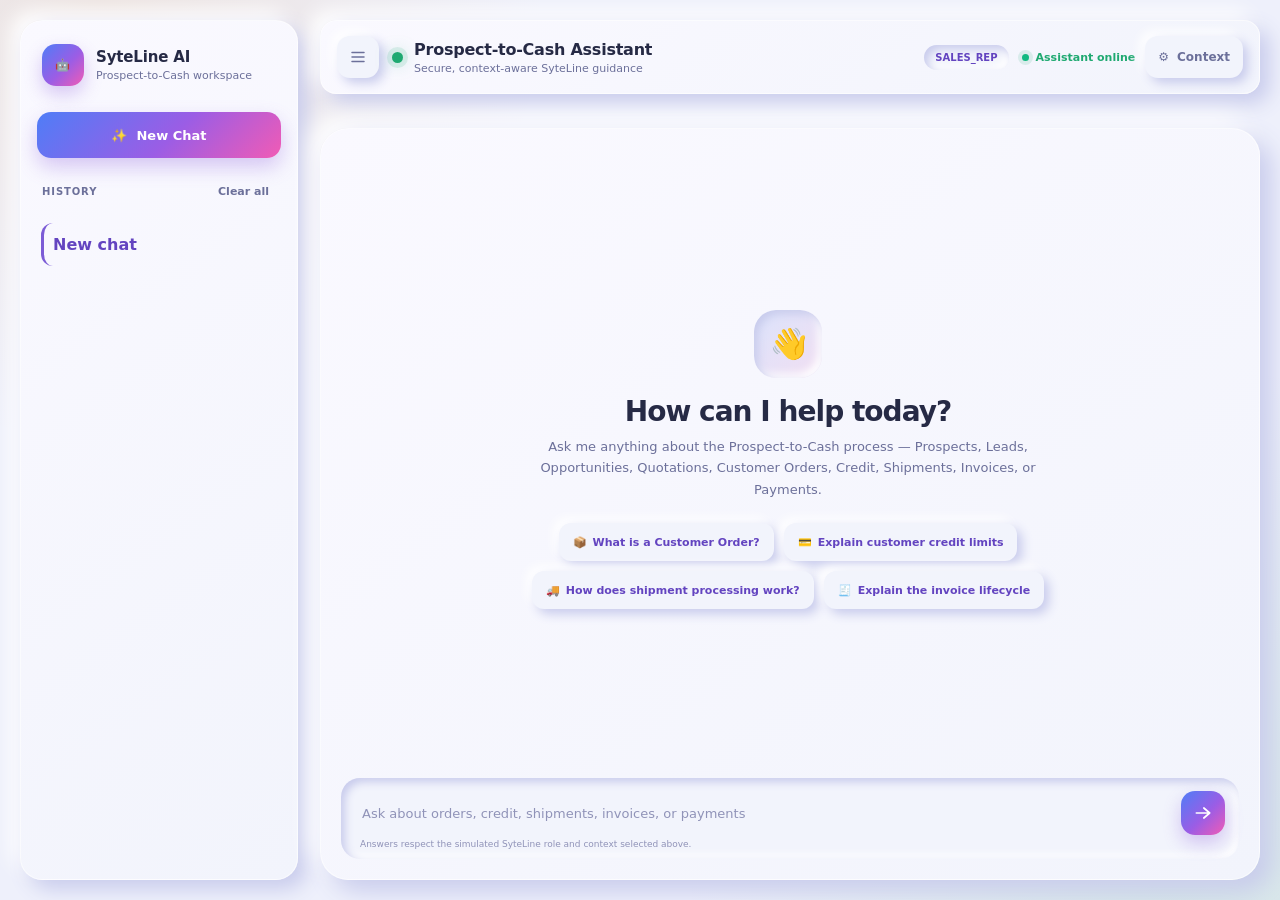
==== commit 5da25657: "Switch to a blue-violet-pink gradient system, add emoji throughout, real status stages Replaces the " ====
--- a/frontend/chatbot/index.html
+++ b/frontend/chatbot/index.html
@@ -10,7 +10,7 @@
   <div class="layout">
     <aside class="sidebar" id="sidebar">
       <div class="sidebar-brand">
-        <div class="sidebar-mark" aria-hidden="true">SL</div>
+        <div class="sidebar-mark" aria-hidden="true">🤖</div>
         <div>
           <strong>SyteLine AI</strong>
           <span>Prospect-to-Cash workspace</span>
@@ -18,9 +18,7 @@
       </div>
 
       <button id="new-chat-button" class="new-chat-button">
-        <svg viewBox="0 0 24 24" width="16" height="16" fill="none">
-          <path d="M12 5v14M5 12h14" stroke="currentColor" stroke-width="2" stroke-linecap="round"/>
-        </svg>
+        <span aria-hidden="true">✨</span>
         New Chat
       </button>
 
@@ -51,11 +49,7 @@
         <div class="header-actions">
           <span class="availability"><span></span>Assistant online</span>
           <button id="context-toggle" class="context-button" aria-label="Toggle simulated SyteLine context" aria-expanded="false" title="Simulated SyteLine context">
-            <svg viewBox="0 0 24 24" width="18" height="18" fill="none">
-              <path d="M12 15a3 3 0 100-6 3 3 0 000 6z" stroke="currentColor" stroke-width="2"/>
-              <path d="M19.4 15a1.65 1.65 0 00.33 1.82l.06.06a2 2 0 11-2.83 2.83l-.06-.06a1.65 1.65 0 00-1.82-.33 1.65 1.65 0 00-1 1.51V21a2 2 0 11-4 0v-.09a1.65 1.65 0 00-1-1.51 1.65 1.65 0 00-1.82.33l-.06.06a2 2 0 11-2.83-2.83l.06-.06a1.65 1.65 0 00.33-1.82 1.65 1.65 0 00-1.51-1H3a2 2 0 110-4h.09a1.65 1.65 0 001.51-1 1.65 1.65 0 00-.33-1.82l-.06-.06a2 2 0 112.83-2.83l.06.06a1.65 1.65 0 001.82.33H9a1.65 1.65 0 001-1.51V3a2 2 0 114 0v.09a1.65 1.65 0 001 1.51 1.65 1.65 0 001.82-.33l.06-.06a2 2 0 112.83 2.83l-.06.06a1.65 1.65 0 00-.33 1.82V9a1.65 1.65 0 001.51 1H21a2 2 0 110 4h-.09a1.65 1.65 0 00-1.51 1z"
-                    stroke="currentColor" stroke-width="1.5"/>
-            </svg>
+            <span aria-hidden="true">⚙️</span>
             <span>Context</span>
           </button>
         </div>
--- a/frontend/chatbot/style.css
+++ b/frontend/chatbot/style.css
@@ -1,39 +1,50 @@
 :root {
   color-scheme: light;
-  /* Light blue neumorphic base — the classic soft-UI tone — with green and
-     orange used purposefully as accent colors on top, not as the base. */
-  --canvas: #e8eff8;
-  --surface: #edf3fa;
-  --surface-bright: #f8fbff;
-  --text: #1c2b3d;
-  --text-soft: #60728a;
-  --text-faint: #8a99ae;
+  /* Light lavender-blue neumorphic base, designed around one vibrant
+     multi-stop "aurora" gradient (blue -> violet -> pink) instead of the
+     earlier green/orange pairing. */
+  --canvas: #eef0fb;
+  --surface: #f2f4fc;
+  --surface-bright: #faf9ff;
+  --text: #262a45;
+  --text-soft: #6c709a;
+  --text-faint: #9093b8;
   --accent-contrast: #ffffff;
   --shadow-light: #ffffff;
-  --shadow-dark: #bccadf;
-  --shadow-deep: rgba(41, 64, 94, 0.2);
-  --overlay: rgba(17, 28, 46, 0.46);
-
-  /* Primary accent — green (your own identity, send action, primary CTA) */
-  --accent: #2f9e64;
-  --accent-strong: #21804f;
-  --accent-soft: rgba(47, 158, 100, 0.14);
-
-  /* Secondary accent — orange (brand mark, quick prompts, highlights) */
-  --secondary: #e08a2c;
-  --secondary-strong: #c06f18;
-  --secondary-soft: rgba(224, 138, 44, 0.16);
-
-  --success: #21804f;
-  --success-bg: rgba(33, 128, 79, 0.13);
-  --warning: #c06f18;
-  --warning-bg: rgba(192, 111, 24, 0.14);
-  --info: #2f7dc0;
-  --info-bg: rgba(47, 125, 192, 0.13);
-  --danger: #cf3f4b;
-  --danger-bg: rgba(207, 63, 75, 0.13);
-  --neutral: #78826f;
-  --neutral-bg: rgba(120, 130, 111, 0.13);
+  --shadow-dark: #c8cbec;
+  --shadow-deep: rgba(60, 55, 110, 0.22);
+  --overlay: rgba(24, 22, 46, 0.48);
+
+  /* Single-hue anchor (the gradient's violet midpoint) for small elements
+     where a full gradient would be too busy — icon tints, active-state
+     borders/text, focus rings, status dots. */
+  --accent: #7c5cd6;
+  --accent-strong: #6344c0;
+  --accent-soft: rgba(124, 92, 214, 0.14);
+
+  /* Signature brand gradient — blue through violet into pink, used
+     generously (logo mark, primary CTAs, avatars, quick prompts, welcome
+     icon, route-tag washes) so it reads as one attractive, recurring
+     identity rather than a single flat accent color. */
+  --brand-gradient: linear-gradient(135deg, #4f7df7 0%, #9b5de5 55%, #f15bb5 100%);
+  --brand-gradient-soft: linear-gradient(135deg, rgba(79, 125, 247, 0.14), rgba(241, 91, 181, 0.14));
+  --brand-shadow: rgba(139, 92, 220, 0.32);
+
+  /* "Your" messages use just the cool half of the brand gradient, so they
+     stay visually part of the same family without duplicating it exactly. */
+  --user-color: #5b7cf7;
+  --user-strong: #4a63d6;
+
+  --success: #1fa971;
+  --success-bg: rgba(31, 169, 113, 0.13);
+  --warning: #e0912e;
+  --warning-bg: rgba(224, 145, 46, 0.14);
+  --info: #6a5fd3;
+  --info-bg: rgba(106, 95, 211, 0.13);
+  --danger: #e6487a;
+  --danger-bg: rgba(230, 72, 122, 0.13);
+  --neutral: #7d82a6;
+  --neutral-bg: rgba(125, 130, 166, 0.13);
 
   --radius-xl: 28px;
   --radius-lg: 22px;
@@ -136,8 +147,8 @@
   place-items: center;
   border-radius: 14px;
   color: #ffffff;
-  background: linear-gradient(145deg, #f0a24a, var(--secondary-strong));
-  box-shadow: 0 8px 18px rgba(192, 111, 24, 0.25);
+  background: var(--brand-gradient);
+  box-shadow: 0 8px 18px var(--brand-shadow);
   font-size: 12px;
   font-weight: 800;
   letter-spacing: 0.06em;
@@ -170,8 +181,8 @@
   border-radius: 14px;
   cursor: pointer;
   color: #ffffff;
-  background: linear-gradient(145deg, #3cb376, var(--accent-strong));
-  box-shadow: 0 9px 20px rgba(33, 128, 79, 0.24);
+  background: var(--brand-gradient);
+  box-shadow: 0 9px 20px var(--brand-shadow);
   font-size: 13px;
   font-weight: 750;
   transition: filter 0.16s ease, box-shadow 0.16s ease, transform 0.16s ease;
@@ -179,12 +190,12 @@
 
 .new-chat-button:hover {
   filter: saturate(1.18) brightness(1.04);
-  box-shadow: 0 11px 23px rgba(33, 128, 79, 0.3);
+  box-shadow: 0 11px 23px var(--brand-shadow);
   transform: translateY(-1px);
 }
 
 .new-chat-button:active {
-  box-shadow: 0 4px 10px rgba(33, 128, 79, 0.2);
+  box-shadow: 0 4px 10px var(--brand-shadow);
   transform: translateY(1px);
 }
 
@@ -372,8 +383,8 @@
   height: 11px;
   flex: 0 0 11px;
   border-radius: 50%;
-  background: var(--accent);
-  box-shadow: 0 0 0 5px var(--accent-soft), 0 0 18px rgba(47, 158, 100, 0.42);
+  background: var(--success);
+  box-shadow: 0 0 0 5px var(--success-bg), 0 0 18px rgba(31, 169, 113, 0.4);
 }
 
 .brand-copy {
@@ -570,14 +581,15 @@
 }
 
 .welcome-icon {
-  width: 62px;
-  height: 62px;
+  width: 68px;
+  height: 68px;
   margin: 0 auto 17px;
   display: grid;
   place-items: center;
-  border-radius: 21px;
-  color: var(--accent);
-  background: var(--surface);
+  border-radius: 22px;
+  font-size: 30px;
+  line-height: 1;
+  background: var(--brand-gradient-soft), var(--surface);
   box-shadow: var(--pressed);
 }
 
@@ -605,21 +617,25 @@
 
 .quick-prompt {
   min-height: 38px;
-  padding: 9px 13px;
+  padding: 9px 14px;
+  display: inline-flex;
+  align-items: center;
+  gap: 6px;
   border: 0;
   border-radius: 12px;
   cursor: pointer;
-  color: var(--secondary-strong);
+  color: var(--accent-strong);
   background: var(--surface);
   box-shadow: var(--raised-small);
   font-size: 11px;
   font-weight: 700;
-  transition: color 0.15s ease, background 0.15s ease, transform 0.15s ease;
+  transition: color 0.15s ease, background 0.15s ease, transform 0.15s ease, box-shadow 0.15s ease;
 }
 
 .quick-prompt:hover {
   color: #ffffff;
-  background: linear-gradient(145deg, #f0a24a, var(--secondary));
+  background: var(--brand-gradient);
+  box-shadow: 0 8px 16px var(--brand-shadow);
   transform: translateY(-1px);
 }
 
@@ -639,26 +655,24 @@
 .message.bot { justify-content: flex-start; }
 
 .avatar {
-  width: 31px;
-  height: 31px;
-  flex: 0 0 31px;
+  width: 32px;
+  height: 32px;
+  flex: 0 0 32px;
   display: grid;
   place-items: center;
   border-radius: 11px;
-  font-size: 10px;
-  font-weight: 800;
+  font-size: 15px;
+  line-height: 1;
 }
 
 .message.bot .avatar {
-  color: var(--accent);
-  background: var(--surface);
+  background: var(--brand-gradient-soft), var(--surface);
   box-shadow: var(--raised-small);
 }
 
 .message.user .avatar {
   order: 2;
-  color: #ffffff;
-  background: linear-gradient(145deg, #f0a24a, var(--secondary-strong));
+  background: linear-gradient(145deg, #7d9cff, var(--user-strong));
   box-shadow: 4px 4px 9px var(--shadow-dark);
 }
 
@@ -689,7 +703,7 @@
 .message.user .bubble {
   border-top-right-radius: 5px;
   color: #ffffff;
-  background: linear-gradient(145deg, #f0a24a, var(--secondary));
+  background: linear-gradient(145deg, #7d9cff, var(--user-color));
   box-shadow: 5px 5px 12px var(--shadow-deep);
 }
 
@@ -793,6 +807,29 @@
   white-space: nowrap;
 }
 
+.status-bubble {
+  display: flex;
+  align-items: center;
+  gap: 8px;
+}
+
+.status-emoji {
+  font-size: 14px;
+  line-height: 1;
+  animation: status-pulse 1.3s infinite ease-in-out;
+}
+
+.status-label {
+  color: var(--text-soft);
+  font-size: 12px;
+  font-weight: 600;
+}
+
+@keyframes status-pulse {
+  0%, 100% { transform: scale(1); opacity: 0.85; }
+  50% { transform: scale(1.15); opacity: 1; }
+}
+
 .typing-dots {
   display: flex;
   align-items: center;
@@ -855,8 +892,8 @@
   border-radius: 14px;
   cursor: pointer;
   color: #ffffff;
-  background: linear-gradient(145deg, #3cb376, var(--accent-strong));
-  box-shadow: 0 8px 18px rgba(33, 128, 79, 0.25);
+  background: var(--brand-gradient);
+  box-shadow: 0 8px 18px var(--brand-shadow);
   transition: transform 0.15s ease, box-shadow 0.15s ease, filter 0.15s ease;
 }
 
@@ -866,7 +903,7 @@
 }
 
 #send-button:active:not(:disabled) {
-  box-shadow: 0 3px 8px rgba(33, 128, 79, 0.2);
+  box-shadow: 0 3px 8px var(--brand-shadow);
   transform: translateY(1px);
 }
 
@@ -993,32 +1030,34 @@
 @media (prefers-color-scheme: dark) {
   :root {
     color-scheme: dark;
-    --canvas: #161c28;
-    --surface: #1f2734;
-    --surface-bright: #242e3d;
-    --text: #eaf0f9;
-    --text-soft: #9daebf;
-    --text-faint: #7c8ba0;
-    --accent: #4cbf85;
-    --accent-strong: #6fd39d;
-    --accent-soft: rgba(76, 191, 133, 0.16);
-    --secondary: #f0a24a;
-    --secondary-strong: #f5b667;
-    --secondary-soft: rgba(240, 162, 74, 0.16);
-    --shadow-light: #2b3547;
-    --shadow-dark: #0e131c;
-    --shadow-deep: rgba(0, 0, 0, 0.34);
-    --overlay: rgba(4, 8, 14, 0.66);
-    --success: #4cbf85;
-    --success-bg: rgba(76, 191, 133, 0.16);
-    --warning: #f0a24a;
-    --warning-bg: rgba(240, 162, 74, 0.16);
-    --info: #6fa8dc;
-    --info-bg: rgba(111, 168, 220, 0.16);
-    --danger: #ff8d95;
-    --danger-bg: rgba(255, 141, 149, 0.16);
-    --neutral: #9aa693;
-    --neutral-bg: rgba(154, 166, 147, 0.16);
+    --canvas: #171a2c;
+    --surface: #202339;
+    --surface-bright: #262a44;
+    --text: #edeefa;
+    --text-soft: #a6a9d1;
+    --text-faint: #82849f;
+    --accent: #a48cf0;
+    --accent-strong: #c2aefc;
+    --accent-soft: rgba(164, 140, 240, 0.18);
+    --brand-gradient: linear-gradient(135deg, #7a9bff 0%, #b98cf5 55%, #ff8fd0 100%);
+    --brand-gradient-soft: linear-gradient(135deg, rgba(122, 155, 255, 0.18), rgba(255, 143, 208, 0.18));
+    --brand-shadow: rgba(185, 140, 245, 0.36);
+    --user-color: #7a9bff;
+    --user-strong: #96b3ff;
+    --shadow-light: #2c3050;
+    --shadow-dark: #0d0f1c;
+    --shadow-deep: rgba(0, 0, 0, 0.36);
+    --overlay: rgba(3, 4, 12, 0.66);
+    --success: #3fd398;
+    --success-bg: rgba(63, 211, 152, 0.16);
+    --warning: #f5ab5c;
+    --warning-bg: rgba(245, 171, 92, 0.16);
+    --info: #a48cf0;
+    --info-bg: rgba(164, 140, 240, 0.16);
+    --danger: #ff88a8;
+    --danger-bg: rgba(255, 136, 168, 0.16);
+    --neutral: #a4a7c6;
+    --neutral-bg: rgba(164, 167, 198, 0.16);
   }
 
   .sidebar,
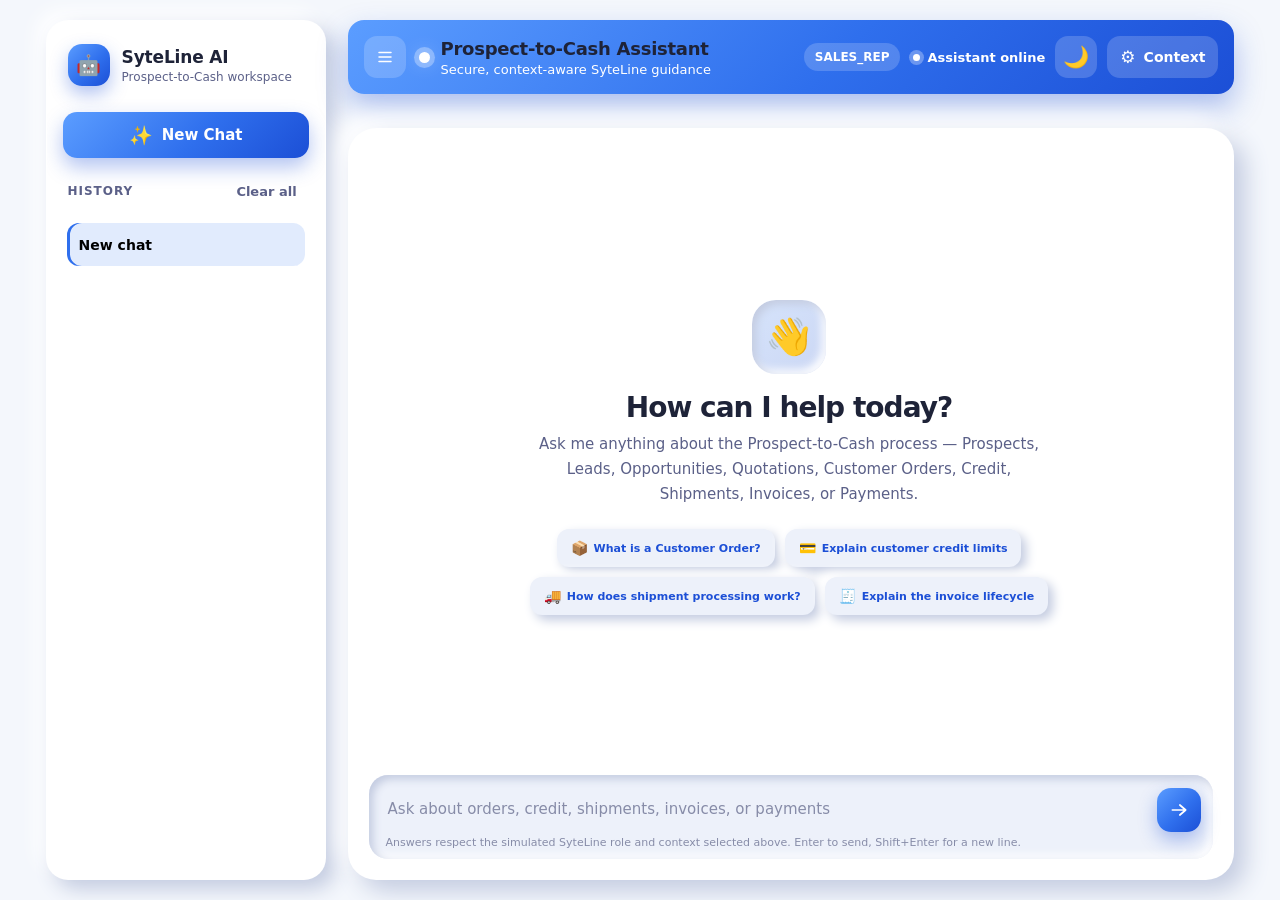
==== commit 0383c36b: "Backup checkpoint: Phase 3 classification/orchestration, expanded knowledge base, and chat UI redesi" ====
--- a/frontend/chatbot/index.html
+++ b/frontend/chatbot/index.html
@@ -48,6 +48,9 @@
         <span id="context-summary" class="badge context-summary-badge"></span>
         <div class="header-actions">
           <span class="availability"><span></span>Assistant online</span>
+          <button id="theme-toggle" class="theme-toggle" aria-label="Switch between light and dark theme" title="Switch theme">
+            <span aria-hidden="true" id="theme-toggle-icon">🌙</span>
+          </button>
           <button id="context-toggle" class="context-button" aria-label="Toggle simulated SyteLine context" aria-expanded="false" title="Simulated SyteLine context">
             <span aria-hidden="true">⚙️</span>
             <span>Context</span>
@@ -91,15 +94,18 @@
       <main class="chat-card">
         <div id="messages" class="messages"></div>
 
+        <button id="scroll-bottom-button" class="scroll-bottom-button" type="button" aria-label="Scroll to latest message">
+          <span aria-hidden="true">⬇️</span>
+        </button>
+
         <div class="composer">
           <form id="chat-form" class="input-bar">
-            <input
+            <textarea
               id="chat-input"
-              type="text"
+              rows="1"
               placeholder="Ask about orders, credit, shipments, invoices, or payments"
-              autocomplete="off"
               maxlength="1000"
-            />
+            ></textarea>
             <button type="submit" id="send-button" aria-label="Send message">
               <svg viewBox="0 0 24 24" width="20" height="20" fill="none">
                 <path d="M4 12h15M13 6l7 6-7 6" stroke="currentColor" stroke-width="2"
@@ -107,7 +113,7 @@
               </svg>
             </button>
           </form>
-          <p class="composer-note">Answers respect the simulated SyteLine role and context selected above.</p>
+          <p class="composer-note">Answers respect the simulated SyteLine role and context selected above. Enter to send, Shift+Enter for a new line.</p>
         </div>
       </main>
     </div>
--- a/frontend/chatbot/style.css
+++ b/frontend/chatbot/style.css
@@ -1,39 +1,40 @@
 :root {
   color-scheme: light;
-  /* Light lavender-blue neumorphic base, designed around one vibrant
-     multi-stop "aurora" gradient (blue -> violet -> pink) instead of the
-     earlier green/orange pairing. */
-  --canvas: #eef0fb;
-  --surface: #f2f4fc;
-  --surface-bright: #faf9ff;
-  --text: #262a45;
-  --text-soft: #6c709a;
-  --text-faint: #9093b8;
-  --accent-contrast: #ffffff;
+  /* Reference-driven palette: clean near-white neumorphic surfaces (like a
+     fintech chat app's white cards), with one bold, solid blue reserved for
+     the header bar, buttons, avatars and user bubbles — not smeared across
+     every panel. */
+  --canvas: #f4f7fc;
+  --surface: #edf1fa;
+  --surface-bright: #ffffff;
+  --text: #1e2338;
+  --text-soft: #5b6088;
+  --text-faint: #878ca8;
   --shadow-light: #ffffff;
-  --shadow-dark: #c8cbec;
-  --shadow-deep: rgba(60, 55, 110, 0.22);
-  --overlay: rgba(24, 22, 46, 0.48);
-
-  /* Single-hue anchor (the gradient's violet midpoint) for small elements
-     where a full gradient would be too busy — icon tints, active-state
-     borders/text, focus rings, status dots. */
-  --accent: #7c5cd6;
-  --accent-strong: #6344c0;
-  --accent-soft: rgba(124, 92, 214, 0.14);
-
-  /* Signature brand gradient — blue through violet into pink, used
-     generously (logo mark, primary CTAs, avatars, quick prompts, welcome
-     icon, route-tag washes) so it reads as one attractive, recurring
-     identity rather than a single flat accent color. */
-  --brand-gradient: linear-gradient(135deg, #4f7df7 0%, #9b5de5 55%, #f15bb5 100%);
-  --brand-gradient-soft: linear-gradient(135deg, rgba(79, 125, 247, 0.14), rgba(241, 91, 181, 0.14));
-  --brand-shadow: rgba(139, 92, 220, 0.32);
-
-  /* "Your" messages use just the cool half of the brand gradient, so they
-     stay visually part of the same family without duplicating it exactly. */
-  --user-color: #5b7cf7;
-  --user-strong: #4a63d6;
+  --shadow-dark: #c3cbe0;
+  --shadow-deep: rgba(30, 50, 110, 0.22);
+  --overlay: rgba(18, 20, 38, 0.48);
+
+  /* Full white panel fill — the sidebar, context panel and chat box itself
+     all stay solid white. */
+  --panel-gradient: #ffffff;
+
+  /* The bot's answer bubbles get their own soft neumorphic blue gradient,
+     so the answer text is the thing that stands out with color/depth. */
+  --bubble-gradient: linear-gradient(135deg, #f6faff 0%, #e6f0fd 35%, #cfe1fb 70%, #b9d3f6 100%);
+
+  --accent: #2f6fed;
+  --accent-strong: #1c4fd6;
+  --accent-soft: rgba(47, 111, 237, 0.14);
+
+  /* One bold, solid blue gradient — used deliberately (header bar, CTA
+     buttons, avatars, user bubbles), never diluted across background boxes. */
+  --brand-gradient: linear-gradient(135deg, #5b9dff 0%, #2f6fed 55%, #1c4fd6 100%);
+  --brand-gradient-soft: linear-gradient(135deg, rgba(91, 157, 255, 0.16), rgba(28, 79, 214, 0.16));
+  --brand-shadow: rgba(28, 79, 214, 0.34);
+
+  --user-color: #3a7bf5;
+  --user-strong: #1c4fd6;
 
   --success: #1fa971;
   --success-bg: rgba(31, 169, 113, 0.13);
@@ -69,10 +70,7 @@
   min-height: 100vh;
   min-height: 100dvh;
   overflow: hidden;
-  background:
-    radial-gradient(circle at 8% 0%, rgba(224, 138, 44, 0.13), transparent 30%),
-    radial-gradient(circle at 92% 95%, rgba(47, 158, 100, 0.14), transparent 34%),
-    var(--canvas);
+  background: var(--canvas);
   color: var(--text);
   font-family: "Segoe UI Variable", "Segoe UI", system-ui, -apple-system, sans-serif;
   -webkit-font-smoothing: antialiased;
@@ -80,7 +78,8 @@
 
 button,
 input,
-select {
+select,
+textarea {
   font: inherit;
 }
 
@@ -90,12 +89,12 @@
 }
 
 :focus-visible {
-  outline: 3px solid rgba(47, 158, 100, 0.35);
+  outline: 3px solid rgba(47, 111, 237, 0.4);
   outline-offset: 3px;
 }
 
 .layout {
-  width: min(100%, 1440px);
+  width: min(96%, 1600px);
   height: 100vh;
   height: 100dvh;
   margin: 0 auto;
@@ -111,15 +110,15 @@
 /* Sidebar: one neumorphic shell, without nested background boxes. */
 
 .sidebar {
-  width: 278px;
+  width: 280px;
   height: 100%;
-  flex: 0 0 278px;
+  flex: 0 0 280px;
   padding: 20px 16px;
   overflow: hidden;
   display: flex;
   flex-direction: column;
   gap: 18px;
-  background: linear-gradient(145deg, var(--surface-bright), var(--surface));
+  background: var(--panel-gradient);
   border: 1px solid rgba(255, 255, 255, 0.62);
   border-radius: var(--radius-lg);
   box-shadow: var(--raised);
@@ -149,9 +148,7 @@
   color: #ffffff;
   background: var(--brand-gradient);
   box-shadow: 0 8px 18px var(--brand-shadow);
-  font-size: 12px;
-  font-weight: 800;
-  letter-spacing: 0.06em;
+  font-size: 20px;
 }
 
 .sidebar-brand strong,
@@ -161,13 +158,13 @@
 
 .sidebar-brand strong {
   margin-bottom: 3px;
-  font-size: 15px;
+  font-size: 17px;
   letter-spacing: -0.01em;
 }
 
 .sidebar-brand span {
   color: var(--text-soft);
-  font-size: 11px;
+  font-size: 12px;
 }
 
 .new-chat-button {
@@ -183,7 +180,7 @@
   color: #ffffff;
   background: var(--brand-gradient);
   box-shadow: 0 9px 20px var(--brand-shadow);
-  font-size: 13px;
+  font-size: 15px;
   font-weight: 750;
   transition: filter 0.16s ease, box-shadow 0.16s ease, transform 0.16s ease;
 }
@@ -209,9 +206,9 @@
 .sidebar-label,
 .eyebrow {
   color: var(--text-soft);
-  font-size: 10px;
+  font-size: 12px;
   font-weight: 800;
-  letter-spacing: 0.09em;
+  letter-spacing: 0.08em;
   text-transform: uppercase;
 }
 
@@ -223,7 +220,7 @@
   cursor: pointer;
   color: var(--text-soft);
   background: transparent;
-  font-size: 11px;
+  font-size: 13px;
   font-weight: 700;
 }
 
@@ -255,14 +252,14 @@
 }
 
 .history-item:hover {
-  background: rgba(47, 158, 100, 0.08);
+  background: rgba(47, 111, 237, 0.08);
 }
 
 .history-item.active {
-  padding-left: 9px;
-  border-left: 3px solid var(--accent);
-  color: var(--accent-strong);
-  background: transparent;
+  padding-left: 12px;
+  color: #000000;
+  background: var(--accent-soft);
+  box-shadow: inset 3px 0 0 var(--accent);
   font-weight: 700;
 }
 
@@ -276,23 +273,25 @@
   color: inherit;
   background: transparent;
   font: inherit;
+  font-size: 14px;
   text-align: left;
   text-overflow: ellipsis;
   white-space: nowrap;
 }
 
 .history-item-delete {
-  width: 28px;
-  height: 28px;
-  flex: 0 0 28px;
+  width: 30px;
+  height: 30px;
+  flex: 0 0 30px;
   display: grid;
   place-items: center;
   border: 0;
   border-radius: 50%;
   cursor: pointer;
   opacity: 0;
-  color: var(--text-soft);
+  color: #000000;
   background: transparent;
+  font-size: 15px;
   transition: opacity 0.12s ease, color 0.12s ease, background 0.12s ease;
 }
 
@@ -309,7 +308,7 @@
 .history-empty {
   padding: 9px 8px;
   color: var(--text-soft);
-  font-size: 12px;
+  font-size: 14px;
 }
 
 /* Main workspace and header */
@@ -323,20 +322,69 @@
   gap: 16px;
 }
 
+/* The header bar carries the one bold blue accent (like a chat widget's
+   title bar) — every other panel stays clean near-white neumorphic. */
 .app-header {
   min-height: 74px;
   padding: 12px 16px;
   display: flex;
   align-items: center;
   gap: 13px;
-  border: 1px solid rgba(255, 255, 255, 0.62);
+  border: 0;
   border-radius: var(--radius-md);
-  background: linear-gradient(145deg, var(--surface-bright), var(--surface));
-  box-shadow: var(--raised);
+  background: var(--brand-gradient);
+  box-shadow: 0 14px 30px var(--brand-shadow);
+}
+
+.app-header h1,
+.app-header .brand-copy > span,
+.app-header .availability {
+  color: #ffffff;
+}
+
+.app-header .availability > span {
+  background: #ffffff;
+  box-shadow: 0 0 0 4px rgba(255, 255, 255, 0.3);
+}
+
+.app-header .brand-dot {
+  background: #ffffff;
+  box-shadow: 0 0 0 5px rgba(255, 255, 255, 0.3), 0 0 18px rgba(255, 255, 255, 0.5);
+}
+
+.app-header .icon-button,
+.app-header .context-button,
+.app-header .theme-toggle {
+  color: #ffffff;
+  background: rgba(255, 255, 255, 0.18);
+  box-shadow: none;
+}
+
+.app-header .icon-button:hover,
+.app-header .context-button:hover,
+.app-header .theme-toggle:hover {
+  color: #ffffff;
+  background: rgba(255, 255, 255, 0.3);
+}
+
+.app-header .icon-button:active,
+.app-header .theme-toggle:active,
+.app-header .context-button:active,
+.app-header .context-button[aria-expanded="true"] {
+  background: rgba(255, 255, 255, 0.36);
+  box-shadow: none;
+  transform: translateY(1px);
+}
+
+.app-header .badge {
+  color: #ffffff;
+  background: rgba(255, 255, 255, 0.18);
+  box-shadow: none;
 }
 
 .icon-button,
-.context-button {
+.context-button,
+.theme-toggle {
   min-width: 42px;
   height: 42px;
   border: 0;
@@ -353,12 +401,14 @@
 }
 
 .icon-button:hover,
-.context-button:hover {
+.context-button:hover,
+.theme-toggle:hover {
   color: var(--accent-strong);
 }
 
 .icon-button:active,
 .context-button:active,
+.theme-toggle:active,
 .context-button[aria-expanded="true"] {
   box-shadow: var(--pressed);
   transform: translateY(1px);
@@ -366,8 +416,24 @@
 
 .context-button {
   padding: 0 13px;
-  font-size: 12px;
+  font-size: 14px;
   font-weight: 700;
+}
+
+.theme-toggle {
+  font-size: 21px;
+}
+
+.new-chat-button > span:first-child {
+  font-size: 19px;
+}
+
+.context-button > span:first-child {
+  font-size: 17px;
+}
+
+.scroll-bottom-button > span {
+  font-size: 19px;
 }
 
 .brand {
@@ -395,7 +461,7 @@
   margin: 0;
   overflow: hidden;
   color: var(--text);
-  font-size: 16px;
+  font-size: 18px;
   font-weight: 750;
   letter-spacing: -0.015em;
   text-overflow: ellipsis;
@@ -407,7 +473,7 @@
   margin-top: 3px;
   overflow: hidden;
   color: var(--text-soft);
-  font-size: 11px;
+  font-size: 13px;
   text-overflow: ellipsis;
   white-space: nowrap;
 }
@@ -424,7 +490,7 @@
   align-items: center;
   gap: 7px;
   color: var(--success);
-  font-size: 11px;
+  font-size: 13px;
   font-weight: 700;
 }
 
@@ -445,7 +511,7 @@
   color: var(--accent-strong);
   background: var(--surface);
   box-shadow: var(--pressed);
-  font-size: 10px;
+  font-size: 12px;
   font-weight: 700;
   text-overflow: ellipsis;
   white-space: nowrap;
@@ -463,7 +529,7 @@
   border: 1px solid rgba(255, 255, 255, 0.58);
   border-radius: var(--radius-md);
   opacity: 1;
-  background: linear-gradient(145deg, var(--surface-bright), var(--surface));
+  background: var(--panel-gradient);
   box-shadow: var(--raised);
   transition: max-height 0.24s ease, opacity 0.18s ease, padding 0.24s ease, border 0.24s ease;
 }
@@ -486,7 +552,7 @@
 
 .context-heading h2 {
   margin: 3px 0 0;
-  font-size: 15px;
+  font-size: 17px;
   letter-spacing: -0.01em;
 }
 
@@ -495,7 +561,7 @@
   border-radius: 999px;
   color: var(--warning);
   background: var(--warning-bg);
-  font-size: 10px;
+  font-size: 12px;
   font-weight: 800;
   text-transform: uppercase;
 }
@@ -503,8 +569,8 @@
 .context-note {
   margin: 0;
   color: var(--text-soft);
-  font-size: 12px;
-  line-height: 1.45;
+  font-size: 14px;
+  line-height: 1.5;
 }
 
 .context-grid {
@@ -518,7 +584,7 @@
   flex-direction: column;
   gap: 7px;
   color: var(--text-soft);
-  font-size: 10px;
+  font-size: 12px;
   font-weight: 800;
   letter-spacing: 0.06em;
   text-transform: uppercase;
@@ -527,7 +593,7 @@
 .context-grid input,
 .context-grid select {
   width: 100%;
-  min-height: 40px;
+  min-height: 42px;
   padding: 9px 12px;
   border: 0;
   border-radius: 11px;
@@ -535,7 +601,7 @@
   color: var(--text);
   background: var(--surface);
   box-shadow: var(--pressed);
-  font-size: 12px;
+  font-size: 14px;
   font-weight: 500;
   letter-spacing: normal;
   text-transform: none;
@@ -543,12 +609,13 @@
 
 .context-grid input:focus,
 .context-grid select:focus {
-  box-shadow: var(--pressed), 0 0 0 2px rgba(47, 158, 100, 0.35);
+  box-shadow: var(--pressed), 0 0 0 2px rgba(47, 111, 237, 0.35);
 }
 
 /* Chat workspace */
 
 .chat-card {
+  position: relative;
   min-height: 0;
   flex: 1;
   padding: 20px;
@@ -557,7 +624,7 @@
   flex-direction: column;
   border: 1px solid rgba(255, 255, 255, 0.64);
   border-radius: var(--radius-xl);
-  background: linear-gradient(145deg, var(--surface-bright), var(--surface));
+  background: var(--panel-gradient);
   box-shadow: 11px 11px 24px var(--shadow-dark), -11px -11px 24px var(--shadow-light);
 }
 
@@ -581,13 +648,13 @@
 }
 
 .welcome-icon {
-  width: 68px;
-  height: 68px;
+  width: 74px;
+  height: 74px;
   margin: 0 auto 17px;
   display: grid;
   place-items: center;
-  border-radius: 22px;
-  font-size: 30px;
+  border-radius: 24px;
+  font-size: 36px;
   line-height: 1;
   background: var(--brand-gradient-soft), var(--surface);
   box-shadow: var(--pressed);
@@ -603,7 +670,7 @@
 .welcome p {
   max-width: 530px;
   margin: 0 auto;
-  font-size: 13px;
+  font-size: 15px;
   line-height: 1.65;
 }
 
@@ -632,6 +699,10 @@
   transition: color 0.15s ease, background 0.15s ease, transform 0.15s ease, box-shadow 0.15s ease;
 }
 
+.quick-prompt > span:first-child {
+  font-size: 14px;
+}
+
 .quick-prompt:hover {
   color: #ffffff;
   background: var(--brand-gradient);
@@ -655,13 +726,13 @@
 .message.bot { justify-content: flex-start; }
 
 .avatar {
-  width: 32px;
-  height: 32px;
-  flex: 0 0 32px;
+  width: 36px;
+  height: 36px;
+  flex: 0 0 36px;
   display: grid;
   place-items: center;
-  border-radius: 11px;
-  font-size: 15px;
+  border-radius: 12px;
+  font-size: 19px;
   line-height: 1;
 }
 
@@ -672,12 +743,12 @@
 
 .message.user .avatar {
   order: 2;
-  background: linear-gradient(145deg, #7d9cff, var(--user-strong));
+  background: linear-gradient(145deg, var(--user-color), var(--user-strong));
   box-shadow: 4px 4px 9px var(--shadow-dark);
 }
 
 .bubble-column {
-  max-width: min(78%, 760px);
+  max-width: min(75%, 860px);
   display: flex;
   flex-direction: column;
 }
@@ -685,10 +756,10 @@
 .message.user .bubble-column { align-items: flex-end; }
 
 .bubble {
-  padding: 12px 16px;
+  padding: 13px 17px;
   border-radius: var(--radius-md);
-  font-size: 13px;
-  line-height: 1.58;
+  font-size: 15px;
+  line-height: 1.6;
   overflow-wrap: anywhere;
   white-space: pre-wrap;
 }
@@ -696,14 +767,14 @@
 .message.bot .bubble {
   border-top-left-radius: 5px;
   color: var(--text);
-  background: var(--surface);
+  background: var(--bubble-gradient);
   box-shadow: var(--pressed);
 }
 
 .message.user .bubble {
   border-top-right-radius: 5px;
   color: #ffffff;
-  background: linear-gradient(145deg, #7d9cff, var(--user-color));
+  background: linear-gradient(145deg, var(--user-color), var(--user-strong));
   box-shadow: 5px 5px 12px var(--shadow-deep);
 }
 
@@ -722,9 +793,9 @@
 }
 
 .route-tag {
-  padding: 3px 8px;
+  padding: 3px 9px;
   border-radius: 999px;
-  font-size: 9px;
+  font-size: 11px;
   font-weight: 800;
   letter-spacing: 0.04em;
   text-transform: uppercase;
@@ -736,8 +807,8 @@
 .route-tag.route-danger { color: var(--danger); background: var(--danger-bg); }
 .route-tag.route-neutral { color: var(--neutral); background: var(--neutral-bg); }
 
-/* Message rating (thumbs up/down) — visual only for now, not yet sent to
-   any backend endpoint; there isn't one built for this project yet. */
+/* Message rating (thumbs up/down) and copy — rating is visual only for now
+   (no backend endpoint yet); copy uses the clipboard API only. */
 .message-rating {
   margin-left: auto;
   display: flex;
@@ -745,9 +816,10 @@
   gap: 3px;
 }
 
-.rating-button {
-  width: 22px;
-  height: 22px;
+.rating-button,
+.copy-button {
+  width: 27px;
+  height: 27px;
   display: grid;
   place-items: center;
   border: 0;
@@ -755,10 +827,18 @@
   cursor: pointer;
   color: var(--text-faint);
   background: transparent;
+  font-size: 14px;
   transition: color 0.12s ease, background 0.12s ease, transform 0.12s ease;
 }
 
-.rating-button:hover {
+.rating-button {
+  width: 31px;
+  height: 31px;
+  font-size: 17px;
+}
+
+.rating-button:hover,
+.copy-button:hover {
   color: var(--text-soft);
   background: var(--neutral-bg);
 }
@@ -773,6 +853,11 @@
   color: var(--danger);
   background: var(--danger-bg);
   transform: scale(1.05);
+}
+
+.copy-button.copied {
+  color: var(--success);
+  background: var(--success-bg);
 }
 
 .message-time {
@@ -781,14 +866,14 @@
   color: var(--text-faint);
   background: var(--surface);
   box-shadow: var(--pressed);
-  font-size: 9px;
+  font-size: 11px;
   font-weight: 600;
 }
 
 .decision-note,
 .source-note {
   color: var(--text-faint);
-  font-size: 10px;
+  font-size: 12px;
 }
 
 .decision-note {
@@ -814,14 +899,14 @@
 }
 
 .status-emoji {
-  font-size: 14px;
+  font-size: 19px;
   line-height: 1;
   animation: status-pulse 1.3s infinite ease-in-out;
 }
 
 .status-label {
   color: var(--text-soft);
-  font-size: 12px;
+  font-size: 14px;
   font-weight: 600;
 }
 
@@ -853,11 +938,44 @@
   30% { transform: translateY(-4px); opacity: 1; }
 }
 
+/* Scroll-to-latest floating button */
+
+.scroll-bottom-button {
+  position: absolute;
+  right: 34px;
+  bottom: 108px;
+  width: 40px;
+  height: 40px;
+  display: grid;
+  place-items: center;
+  border: 0;
+  border-radius: 50%;
+  cursor: pointer;
+  color: #ffffff;
+  background: var(--brand-gradient);
+  box-shadow: 0 8px 18px var(--brand-shadow);
+  opacity: 0;
+  transform: translateY(6px) scale(0.9);
+  pointer-events: none;
+  transition: opacity 0.16s ease, transform 0.16s ease;
+  z-index: 5;
+}
+
+.scroll-bottom-button.visible {
+  opacity: 1;
+  transform: translateY(0) scale(1);
+  pointer-events: auto;
+}
+
+.scroll-bottom-button:hover {
+  filter: saturate(1.15) brightness(1.05);
+}
+
 /* Composer */
 
 .composer {
   flex: 0 0 auto;
-  padding: 13px 14px 10px;
+  padding: 11px 12px 10px;
   border-radius: 19px;
   background: var(--surface);
   box-shadow: var(--pressed);
@@ -865,19 +983,23 @@
 
 .input-bar {
   display: flex;
-  align-items: center;
+  align-items: flex-end;
   gap: 10px;
 }
 
 #chat-input {
   min-width: 0;
   flex: 1;
+  max-height: 140px;
   padding: 12px 7px;
   border: 0;
   outline: none;
+  resize: none;
+  overflow-y: auto;
   color: var(--text);
   background: transparent;
-  font-size: 13px;
+  font-size: 15px;
+  line-height: 1.5;
 }
 
 #chat-input::placeholder { color: var(--text-faint); }
@@ -916,21 +1038,29 @@
 .composer-note {
   margin: 4px 5px 0;
   color: var(--text-faint);
-  font-size: 9px;
+  font-size: 11px;
 }
 
 .messages::-webkit-scrollbar,
-.history-list::-webkit-scrollbar {
+.history-list::-webkit-scrollbar,
+#chat-input::-webkit-scrollbar {
   width: 6px;
 }
 
 .messages::-webkit-scrollbar-thumb,
-.history-list::-webkit-scrollbar-thumb {
+.history-list::-webkit-scrollbar-thumb,
+#chat-input::-webkit-scrollbar-thumb {
   border-radius: 999px;
   background: rgba(102, 116, 143, 0.34);
 }
 
 /* Responsive layout */
+
+@media (min-width: 1600px) {
+  .layout { width: min(90%, 1880px); gap: 26px; padding: 26px; }
+  .sidebar { width: 310px; flex-basis: 310px; }
+  .bubble-column { max-width: min(70%, 1000px); }
+}
 
 @media (max-width: 1120px) {
   .availability { display: none; }
@@ -988,10 +1118,11 @@
   .chat-card { padding: 14px; border-radius: 23px; }
   .welcome { padding: 20px 4px; }
   .bubble-column { max-width: 86%; }
+  .scroll-bottom-button { right: 22px; bottom: 96px; }
 }
 
 @media (max-width: 520px) {
-  .app-header h1 { font-size: 14px; }
+  .app-header h1 { font-size: 16px; }
   .brand-dot { display: none; }
 
   .context-panel {
@@ -1014,62 +1145,113 @@
   .quick-prompt { padding-left: 8px; padding-right: 8px; }
 
   .avatar {
-    width: 28px;
-    height: 28px;
-    flex-basis: 28px;
+    width: 30px;
+    height: 30px;
+    flex-basis: 30px;
+    font-size: 16px;
   }
 
   .bubble-column { max-width: 88%; }
-  .bubble { padding: 11px 13px; font-size: 12px; }
+  .bubble { padding: 11px 13px; font-size: 14px; }
   .composer { padding: 9px 10px 7px; }
-  #chat-input { padding: 10px 4px; font-size: 12px; }
+  #chat-input { padding: 10px 4px; font-size: 14px; }
   #send-button { width: 40px; height: 40px; flex-basis: 40px; }
   .composer-note { display: none; }
-}
+  .scroll-bottom-button { width: 36px; height: 36px; right: 18px; bottom: 88px; }
+}
+
+/* Dark theme: applied automatically from OS preference, or forced by the
+   in-app theme toggle via data-theme on <html>. */
 
 @media (prefers-color-scheme: dark) {
-  :root {
+  :root:not([data-theme="light"]) {
     color-scheme: dark;
-    --canvas: #171a2c;
-    --surface: #202339;
-    --surface-bright: #262a44;
-    --text: #edeefa;
-    --text-soft: #a6a9d1;
-    --text-faint: #82849f;
-    --accent: #a48cf0;
-    --accent-strong: #c2aefc;
-    --accent-soft: rgba(164, 140, 240, 0.18);
-    --brand-gradient: linear-gradient(135deg, #7a9bff 0%, #b98cf5 55%, #ff8fd0 100%);
-    --brand-gradient-soft: linear-gradient(135deg, rgba(122, 155, 255, 0.18), rgba(255, 143, 208, 0.18));
-    --brand-shadow: rgba(185, 140, 245, 0.36);
-    --user-color: #7a9bff;
-    --user-strong: #96b3ff;
-    --shadow-light: #2c3050;
-    --shadow-dark: #0d0f1c;
-    --shadow-deep: rgba(0, 0, 0, 0.36);
+    --canvas: #14161f;
+    --surface: #1e2130;
+    --surface-bright: #262a3d;
+    --text: #eef0fb;
+    --text-soft: #a4a9c8;
+    --text-faint: #767ba0;
+    --accent: #6d9bff;
+    --accent-strong: #8fb3ff;
+    --accent-soft: rgba(109, 155, 255, 0.18);
+    --brand-gradient: linear-gradient(135deg, #6d9bff 0%, #3f74f0 55%, #2455d6 100%);
+    --brand-gradient-soft: linear-gradient(135deg, rgba(109, 155, 255, 0.2), rgba(36, 85, 214, 0.2));
+    --brand-shadow: rgba(36, 85, 214, 0.5);
+    --user-color: #5185ff;
+    --user-strong: #2455d6;
+    --shadow-light: #323752;
+    --shadow-dark: #0a0b12;
+    --shadow-deep: rgba(0, 0, 0, 0.4);
     --overlay: rgba(3, 4, 12, 0.66);
     --success: #3fd398;
     --success-bg: rgba(63, 211, 152, 0.16);
     --warning: #f5ab5c;
     --warning-bg: rgba(245, 171, 92, 0.16);
-    --info: #a48cf0;
-    --info-bg: rgba(164, 140, 240, 0.16);
+    --info: #8fa8ff;
+    --info-bg: rgba(143, 168, 255, 0.16);
     --danger: #ff88a8;
     --danger-bg: rgba(255, 136, 168, 0.16);
     --neutral: #a4a7c6;
     --neutral-bg: rgba(164, 167, 198, 0.16);
+    --panel-gradient: var(--surface-bright);
+    --bubble-gradient: linear-gradient(135deg, #2a3252 0%, #212944 40%, #1a2138 75%, #141828 100%);
   }
 
-  .sidebar,
-  .app-header,
-  .context-panel,
-  .chat-card {
-    border-color: rgba(255, 255, 255, 0.035);
+  :root:not([data-theme="light"]) .sidebar,
+  :root:not([data-theme="light"]) .context-panel,
+  :root:not([data-theme="light"]) .chat-card {
+    border-color: rgba(255, 255, 255, 0.05);
   }
 
-  .history-item:hover { background: rgba(123, 141, 255, 0.08); }
-  .history-item.active { background: transparent; }
-}
+  :root:not([data-theme="light"]) .history-item:hover { background: rgba(109, 155, 255, 0.1); }
+  :root:not([data-theme="light"]) .history-item-delete { color: var(--text-soft); }
+  :root:not([data-theme="light"]) .history-item.active { color: var(--text); }
+}
+
+:root[data-theme="dark"] {
+  color-scheme: dark;
+  --canvas: #14161f;
+  --surface: #1e2130;
+  --surface-bright: #262a3d;
+  --text: #eef0fb;
+  --text-soft: #a4a9c8;
+  --text-faint: #767ba0;
+  --accent: #6d9bff;
+  --accent-strong: #8fb3ff;
+  --accent-soft: rgba(109, 155, 255, 0.18);
+  --brand-gradient: linear-gradient(135deg, #6d9bff 0%, #3f74f0 55%, #2455d6 100%);
+  --brand-gradient-soft: linear-gradient(135deg, rgba(109, 155, 255, 0.2), rgba(36, 85, 214, 0.2));
+  --brand-shadow: rgba(36, 85, 214, 0.5);
+  --user-color: #5185ff;
+  --user-strong: #2455d6;
+  --shadow-light: #323752;
+  --shadow-dark: #0a0b12;
+  --shadow-deep: rgba(0, 0, 0, 0.4);
+  --overlay: rgba(3, 4, 12, 0.66);
+  --success: #3fd398;
+  --success-bg: rgba(63, 211, 152, 0.16);
+  --warning: #f5ab5c;
+  --warning-bg: rgba(245, 171, 92, 0.16);
+  --info: #8fa8ff;
+  --info-bg: rgba(143, 168, 255, 0.16);
+  --danger: #ff88a8;
+  --danger-bg: rgba(255, 136, 168, 0.16);
+  --neutral: #a4a7c6;
+  --neutral-bg: rgba(164, 167, 198, 0.16);
+  --panel-gradient: var(--surface-bright);
+  --bubble-gradient: linear-gradient(135deg, #2a3252 0%, #212944 40%, #1a2138 75%, #141828 100%);
+}
+
+:root[data-theme="dark"] .sidebar,
+:root[data-theme="dark"] .context-panel,
+:root[data-theme="dark"] .chat-card {
+  border-color: rgba(255, 255, 255, 0.05);
+}
+
+:root[data-theme="dark"] .history-item:hover { background: rgba(109, 155, 255, 0.1); }
+:root[data-theme="dark"] .history-item-delete { color: var(--text-soft); }
+:root[data-theme="dark"] .history-item.active { color: var(--text); }
 
 @media (prefers-reduced-motion: reduce) {
   *,
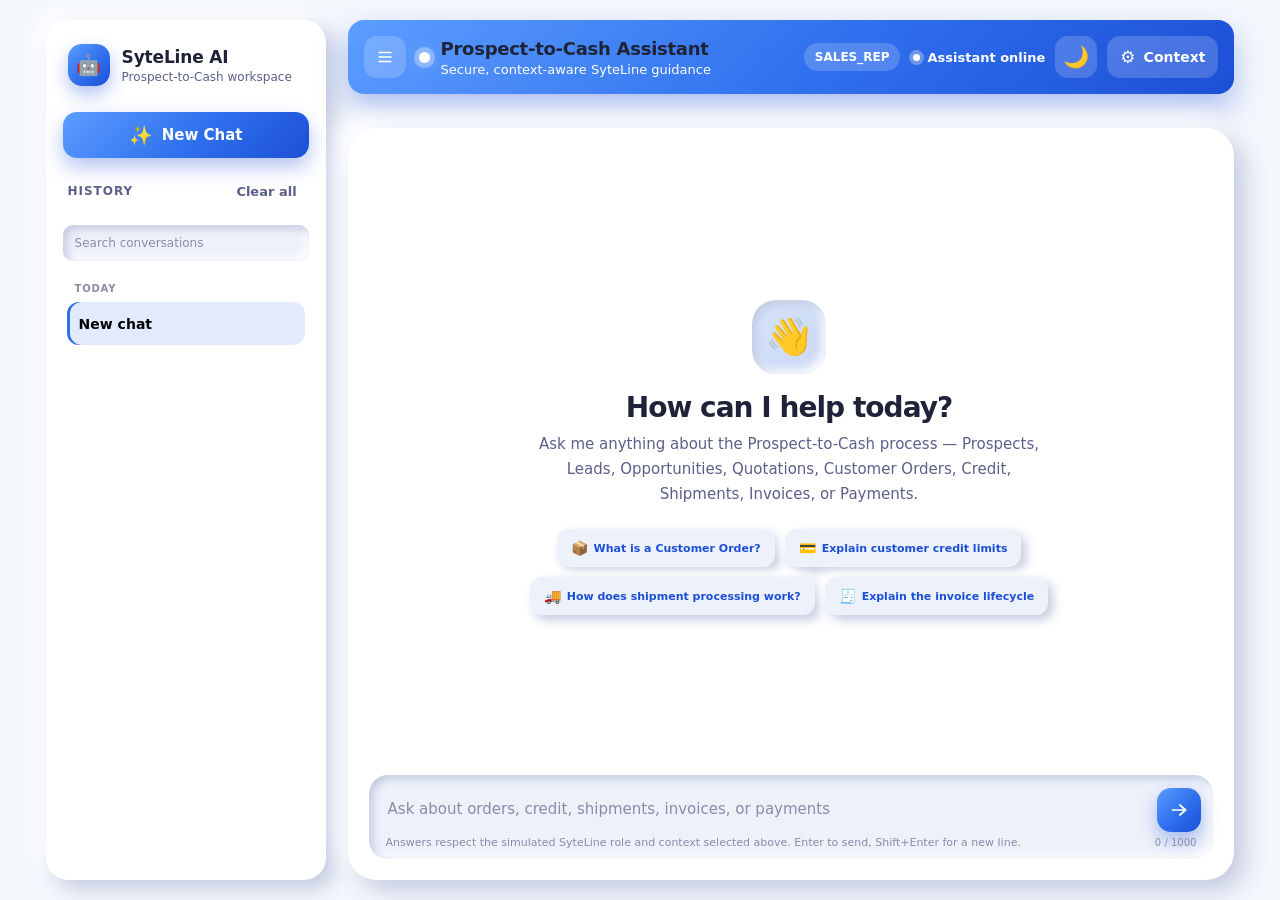
==== commit 501db057: "Unified Excel+Markdown retrieval, PostgreSQL conversation history, follow-ups, UI polish, SyteLine i" ====
--- a/frontend/chatbot/index.html
+++ b/frontend/chatbot/index.html
@@ -26,6 +26,13 @@
         <span class="sidebar-label">History</span>
         <button id="clear-history-button" class="text-button" type="button">Clear all</button>
       </div>
+      <input
+        id="history-search"
+        class="history-search"
+        type="search"
+        placeholder="Search conversations"
+        aria-label="Search conversation history"
+      />
       <div id="history-list" class="history-list"></div>
     </aside>
 
@@ -113,7 +120,10 @@
               </svg>
             </button>
           </form>
-          <p class="composer-note">Answers respect the simulated SyteLine role and context selected above. Enter to send, Shift+Enter for a new line.</p>
+          <div class="composer-footer">
+            <p class="composer-note">Answers respect the simulated SyteLine role and context selected above. Enter to send, Shift+Enter for a new line.</p>
+            <span id="char-counter" class="char-counter">0 / 1000</span>
+          </div>
         </div>
       </main>
     </div>
--- a/frontend/chatbot/style.css
+++ b/frontend/chatbot/style.css
@@ -229,6 +229,42 @@
   background: var(--danger-bg);
 }
 
+.history-search {
+  width: 100%;
+  min-height: 36px;
+  margin: 2px 0 2px;
+  padding: 8px 12px;
+  border: 0;
+  border-radius: 10px;
+  outline: none;
+  color: var(--text);
+  background: var(--surface);
+  box-shadow: var(--pressed);
+  font-size: 12px;
+}
+
+.history-search::placeholder {
+  color: var(--text-faint);
+}
+
+.history-search:focus {
+  box-shadow: var(--pressed), 0 0 0 2px rgba(47, 111, 237, 0.35);
+}
+
+.history-group-label {
+  margin: 10px 0 2px;
+  padding: 0 8px;
+  color: var(--text-faint);
+  font-size: 10px;
+  font-weight: 800;
+  letter-spacing: 0.08em;
+  text-transform: uppercase;
+}
+
+.history-group-label:first-child {
+  margin-top: 2px;
+}
+
 .history-list {
   min-height: 0;
   flex: 1;
@@ -807,6 +843,28 @@
 .route-tag.route-danger { color: var(--danger); background: var(--danger-bg); }
 .route-tag.route-neutral { color: var(--neutral); background: var(--neutral-bg); }
 
+.retry-button {
+  margin-top: 8px;
+  padding: 6px 13px;
+  display: inline-flex;
+  align-items: center;
+  gap: 5px;
+  border: 1px solid var(--danger);
+  border-radius: 10px;
+  cursor: pointer;
+  color: var(--danger);
+  background: transparent;
+  font-size: 12px;
+  font-weight: 700;
+  transition: color 0.15s ease, background 0.15s ease, border-color 0.15s ease;
+}
+
+.retry-button:hover {
+  color: #ffffff;
+  background: var(--danger);
+  border-color: transparent;
+}
+
 /* Message rating (thumbs up/down) and copy — rating is visual only for now
    (no backend endpoint yet); copy uses the clipboard API only. */
 .message-rating {
@@ -890,6 +948,15 @@
   overflow: hidden;
   text-overflow: ellipsis;
   white-space: nowrap;
+}
+
+.resolved-note {
+  max-width: 100%;
+  margin-top: 4px;
+  padding: 0 4px;
+  color: var(--text-faint);
+  font-size: 12px;
+  font-style: italic;
 }
 
 .status-bubble {
@@ -1035,10 +1102,31 @@
   opacity: 0.52;
 }
 
+.composer-footer {
+  margin: 4px 5px 0;
+  display: flex;
+  align-items: baseline;
+  justify-content: space-between;
+  gap: 10px;
+}
+
 .composer-note {
-  margin: 4px 5px 0;
+  margin: 0;
   color: var(--text-faint);
   font-size: 11px;
+}
+
+.char-counter {
+  flex: 0 0 auto;
+  color: var(--text-faint);
+  font-size: 10px;
+  font-variant-numeric: tabular-nums;
+  white-space: nowrap;
+}
+
+.char-counter.char-counter-warn {
+  color: var(--warning);
+  font-weight: 700;
 }
 
 .messages::-webkit-scrollbar,
@@ -1156,7 +1244,7 @@
   .composer { padding: 9px 10px 7px; }
   #chat-input { padding: 10px 4px; font-size: 14px; }
   #send-button { width: 40px; height: 40px; flex-basis: 40px; }
-  .composer-note { display: none; }
+  .composer-footer { display: none; }
   .scroll-bottom-button { width: 36px; height: 36px; right: 18px; bottom: 88px; }
 }
 
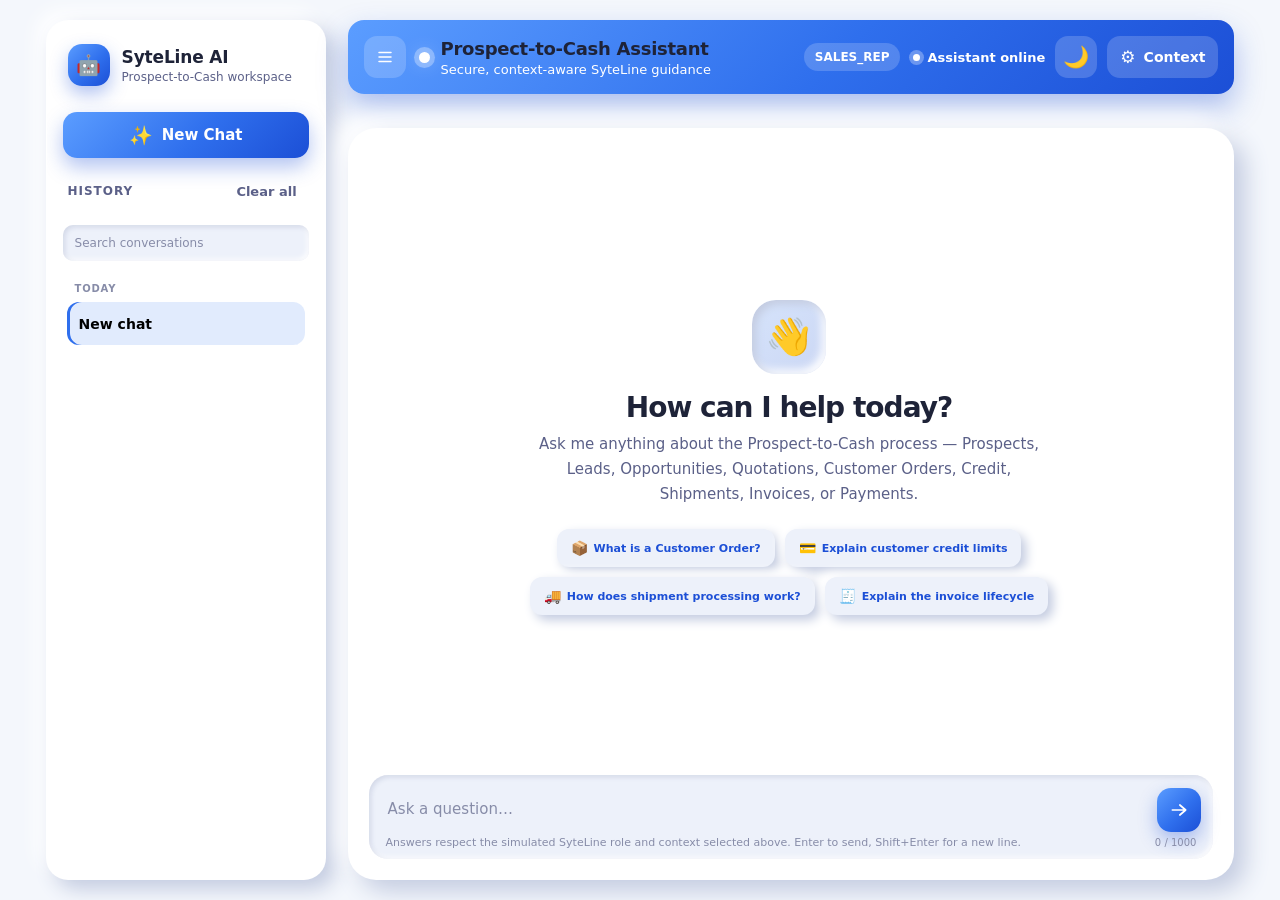
==== commit a64b0380: "Chat page responsive fixes, SyteLine meeting documents, UI check scripts and review artefacts - Chat" ====
--- a/frontend/chatbot/index.html
+++ b/frontend/chatbot/index.html
@@ -4,11 +4,11 @@
   <meta charset="UTF-8" />
   <meta name="viewport" content="width=device-width, initial-scale=1.0" />
   <title>SyteLine Prospect-to-Cash Assistant</title>
-  <link rel="stylesheet" href="style.css" />
+  <link rel="stylesheet" href="style.css?v=2026-09-30c" />
 </head>
 <body>
   <div class="layout">
-    <aside class="sidebar" id="sidebar">
+    <aside class="sidebar collapsed" id="sidebar">
       <div class="sidebar-brand">
         <div class="sidebar-mark" aria-hidden="true">🤖</div>
         <div>
@@ -110,7 +110,8 @@
             <textarea
               id="chat-input"
               rows="1"
-              placeholder="Ask about orders, credit, shipments, invoices, or payments"
+              placeholder="Ask a question…"
+              aria-label="Ask a SyteLine question"
               maxlength="1000"
             ></textarea>
             <button type="submit" id="send-button" aria-label="Send message">
@@ -129,6 +130,6 @@
     </div>
   </div>
 
-  <script src="script.js"></script>
+  <script src="script.js?v=2026-09-30c"></script>
 </body>
 </html>
--- a/frontend/chatbot/style.css
+++ b/frontend/chatbot/style.css
@@ -54,6 +54,7 @@
   --raised: 9px 9px 20px var(--shadow-dark), -9px -9px 20px var(--shadow-light);
   --raised-small: 5px 5px 11px var(--shadow-dark), -5px -5px 11px var(--shadow-light);
   --pressed: inset 4px 4px 8px var(--shadow-dark), inset -4px -4px 8px var(--shadow-light);
+  --field-inset: inset 2px 2px 5px rgba(30, 50, 110, 0.13), inset -2px -2px 5px rgba(255, 255, 255, 0.9);
 }
 
 * {
@@ -239,7 +240,7 @@
   outline: none;
   color: var(--text);
   background: var(--surface);
-  box-shadow: var(--pressed);
+  box-shadow: var(--field-inset);
   font-size: 12px;
 }
 
@@ -248,7 +249,7 @@
 }
 
 .history-search:focus {
-  box-shadow: var(--pressed), 0 0 0 2px rgba(47, 111, 237, 0.35);
+  box-shadow: var(--field-inset), 0 0 0 2px rgba(47, 111, 237, 0.35);
 }
 
 .history-group-label {
@@ -576,6 +577,8 @@
   padding-bottom: 0;
   border-color: transparent;
   opacity: 0;
+  visibility: hidden;
+  pointer-events: none;
   box-shadow: none;
 }
 
@@ -616,6 +619,7 @@
 }
 
 .context-grid label {
+  min-width: 0;
   display: flex;
   flex-direction: column;
   gap: 7px;
@@ -629,6 +633,7 @@
 .context-grid input,
 .context-grid select {
   width: 100%;
+  min-width: 0;
   min-height: 42px;
   padding: 9px 12px;
   border: 0;
@@ -636,7 +641,7 @@
   outline: none;
   color: var(--text);
   background: var(--surface);
-  box-shadow: var(--pressed);
+  box-shadow: var(--field-inset);
   font-size: 14px;
   font-weight: 500;
   letter-spacing: normal;
@@ -645,7 +650,7 @@
 
 .context-grid input:focus,
 .context-grid select:focus {
-  box-shadow: var(--pressed), 0 0 0 2px rgba(47, 111, 237, 0.35);
+  box-shadow: var(--field-inset), 0 0 0 2px rgba(47, 111, 237, 0.35);
 }
 
 /* Chat workspace */
@@ -784,6 +789,7 @@
 }
 
 .bubble-column {
+  min-width: 0;
   max-width: min(75%, 860px);
   display: flex;
   flex-direction: column;
@@ -826,6 +832,7 @@
   display: flex;
   align-items: center;
   gap: 7px;
+  flex-wrap: wrap;
 }
 
 .route-tag {
@@ -957,6 +964,98 @@
   color: var(--text-faint);
   font-size: 12px;
   font-style: italic;
+}
+
+.grounding-note {
+  max-width: 100%;
+  margin-top: 4px;
+  padding: 0 4px;
+  color: var(--text-faint);
+  font-size: 12px;
+}
+
+/* Phase 5 step 3 — support ticket offer under an answer */
+.ticket-panel {
+  display: flex;
+  flex-direction: column;
+  gap: 12px;
+  max-width: 100%;
+  margin-top: 12px;
+  padding: 16px;
+  border: 1px solid rgba(73, 105, 195, 0.2);
+  border-radius: 18px;
+  background: var(--surface);
+  box-shadow: var(--raised-small);
+}
+
+.ticket-panel-heading { display: flex; align-items: center; gap: 11px; min-width: 0; }
+.ticket-panel-heading > div { display: flex; flex-direction: column; gap: 2px; min-width: 0; }
+.ticket-panel-heading strong { color: var(--text); font-size: 14px; }
+.ticket-panel-heading span:not(.ticket-panel-icon) { color: var(--text-soft); font-size: 12px; }
+.ticket-panel-icon { flex: 0 0 36px; height: 36px; display: grid; place-items: center;
+  border-radius: 11px; background: var(--accent-soft); font-size: 19px; }
+.ticket-note-label { color: var(--text); font-size: 12px; font-weight: 700; }
+
+.ticket-actions {
+  display: flex;
+  flex-wrap: wrap;
+  gap: 8px;
+}
+
+.ticket-button {
+  align-self: flex-start;
+  min-height: 37px;
+  padding: 8px 13px;
+  border: 1px solid rgba(73, 105, 195, 0.25);
+  border-radius: 10px;
+  background: var(--surface);
+  color: var(--accent-strong);
+  font: inherit;
+  font-size: 13px;
+  font-weight: 700;
+  cursor: pointer;
+}
+.ticket-button:hover { border-color: var(--accent); background: var(--accent-soft); }
+
+.ticket-button.primary {
+  background: var(--accent);
+  border-color: var(--accent);
+  color: #fff;
+}
+.ticket-button.primary:hover { filter: brightness(.94); }
+
+.ticket-button:disabled {
+  opacity: 0.6;
+  cursor: default;
+}
+
+.ticket-note {
+  width: 100%;
+  box-sizing: border-box;
+  min-height: 80px;
+  padding: 10px 12px;
+  border: 1px solid var(--accent-soft);
+  border-radius: var(--radius-sm);
+  background: var(--surface-bright);
+  box-shadow: var(--field-inset);
+  color: var(--text);
+  font: inherit;
+  font-size: 13px;
+  resize: vertical;
+}
+
+.ticket-status {
+  color: var(--text-faint);
+  font-size: 12px;
+}
+
+.ticket-status.success {
+  padding: 12px 14px;
+  border: 1px solid var(--success);
+  border-radius: 12px;
+  background: var(--success-bg);
+  color: var(--text);
+  font-weight: 600;
 }
 
 .status-bubble {
@@ -1045,7 +1144,7 @@
   padding: 11px 12px 10px;
   border-radius: 19px;
   background: var(--surface);
-  box-shadow: var(--pressed);
+  box-shadow: var(--field-inset);
 }
 
 .input-bar {
@@ -1201,11 +1300,20 @@
   .context-summary-badge { display: none; }
 
   .context-button { width: 42px; padding: 0; }
-  .context-button > span { display: none; }
+  .context-button > span:not(:first-child) { display: none; }
+  .context-panel:not(.collapsed) {
+    position: fixed;
+    inset: 88px 12px 12px;
+    z-index: 40;
+    max-height: none;
+    overflow-y: auto;
+    box-shadow: 0 20px 48px rgba(30, 50, 110, 0.3);
+  }
+  .context-panel.collapsed { display: none; }
   .context-grid { grid-template-columns: 1fr 1fr; }
   .chat-card { padding: 14px; border-radius: 23px; }
   .welcome { padding: 20px 4px; }
-  .bubble-column { max-width: 86%; }
+  .bubble-column { max-width: calc(100% - 48px); }
   .scroll-bottom-button { right: 22px; bottom: 96px; }
 }
 
@@ -1214,8 +1322,6 @@
   .brand-dot { display: none; }
 
   .context-panel {
-    max-height: min(62vh, 520px);
-    overflow-y: auto;
     padding-left: 15px;
     padding-right: 15px;
   }
@@ -1239,13 +1345,32 @@
     font-size: 16px;
   }
 
-  .bubble-column { max-width: 88%; }
+  .bubble-column { max-width: calc(100% - 42px); }
   .bubble { padding: 11px 13px; font-size: 14px; }
   .composer { padding: 9px 10px 7px; }
   #chat-input { padding: 10px 4px; font-size: 14px; }
   #send-button { width: 40px; height: 40px; flex-basis: 40px; }
   .composer-footer { display: none; }
   .scroll-bottom-button { width: 36px; height: 36px; right: 18px; bottom: 88px; }
+}
+
+@media (max-width: 350px) {
+  .app-header h1 { font-size: 14px; }
+  .quick-prompts { grid-template-columns: 1fr; }
+}
+
+@media (min-width: 701px) and (max-height: 650px) {
+  .context-panel:not(.collapsed) {
+    max-height: min(210px, 35dvh);
+    overflow-y: auto;
+  }
+  .chat-card { padding: 14px; }
+  .composer-footer { display: none; }
+}
+
+@media (min-width: 701px) and (max-height: 420px) {
+  body { overflow-y: auto; }
+  .layout { height: 400px; min-height: 400px; }
 }
 
 /* Dark theme: applied automatically from OS preference, or forced by the
@@ -1283,6 +1408,7 @@
     --neutral: #a4a7c6;
     --neutral-bg: rgba(164, 167, 198, 0.16);
     --panel-gradient: var(--surface-bright);
+    --field-inset: inset 2px 2px 5px rgba(0, 0, 0, 0.28), inset -2px -2px 5px rgba(255, 255, 255, 0.05);
     --bubble-gradient: linear-gradient(135deg, #2a3252 0%, #212944 40%, #1a2138 75%, #141828 100%);
   }
 
@@ -1328,6 +1454,7 @@
   --neutral: #a4a7c6;
   --neutral-bg: rgba(164, 167, 198, 0.16);
   --panel-gradient: var(--surface-bright);
+  --field-inset: inset 2px 2px 5px rgba(0, 0, 0, 0.28), inset -2px -2px 5px rgba(255, 255, 255, 0.05);
   --bubble-gradient: linear-gradient(135deg, #2a3252 0%, #212944 40%, #1a2138 75%, #141828 100%);
 }
 
